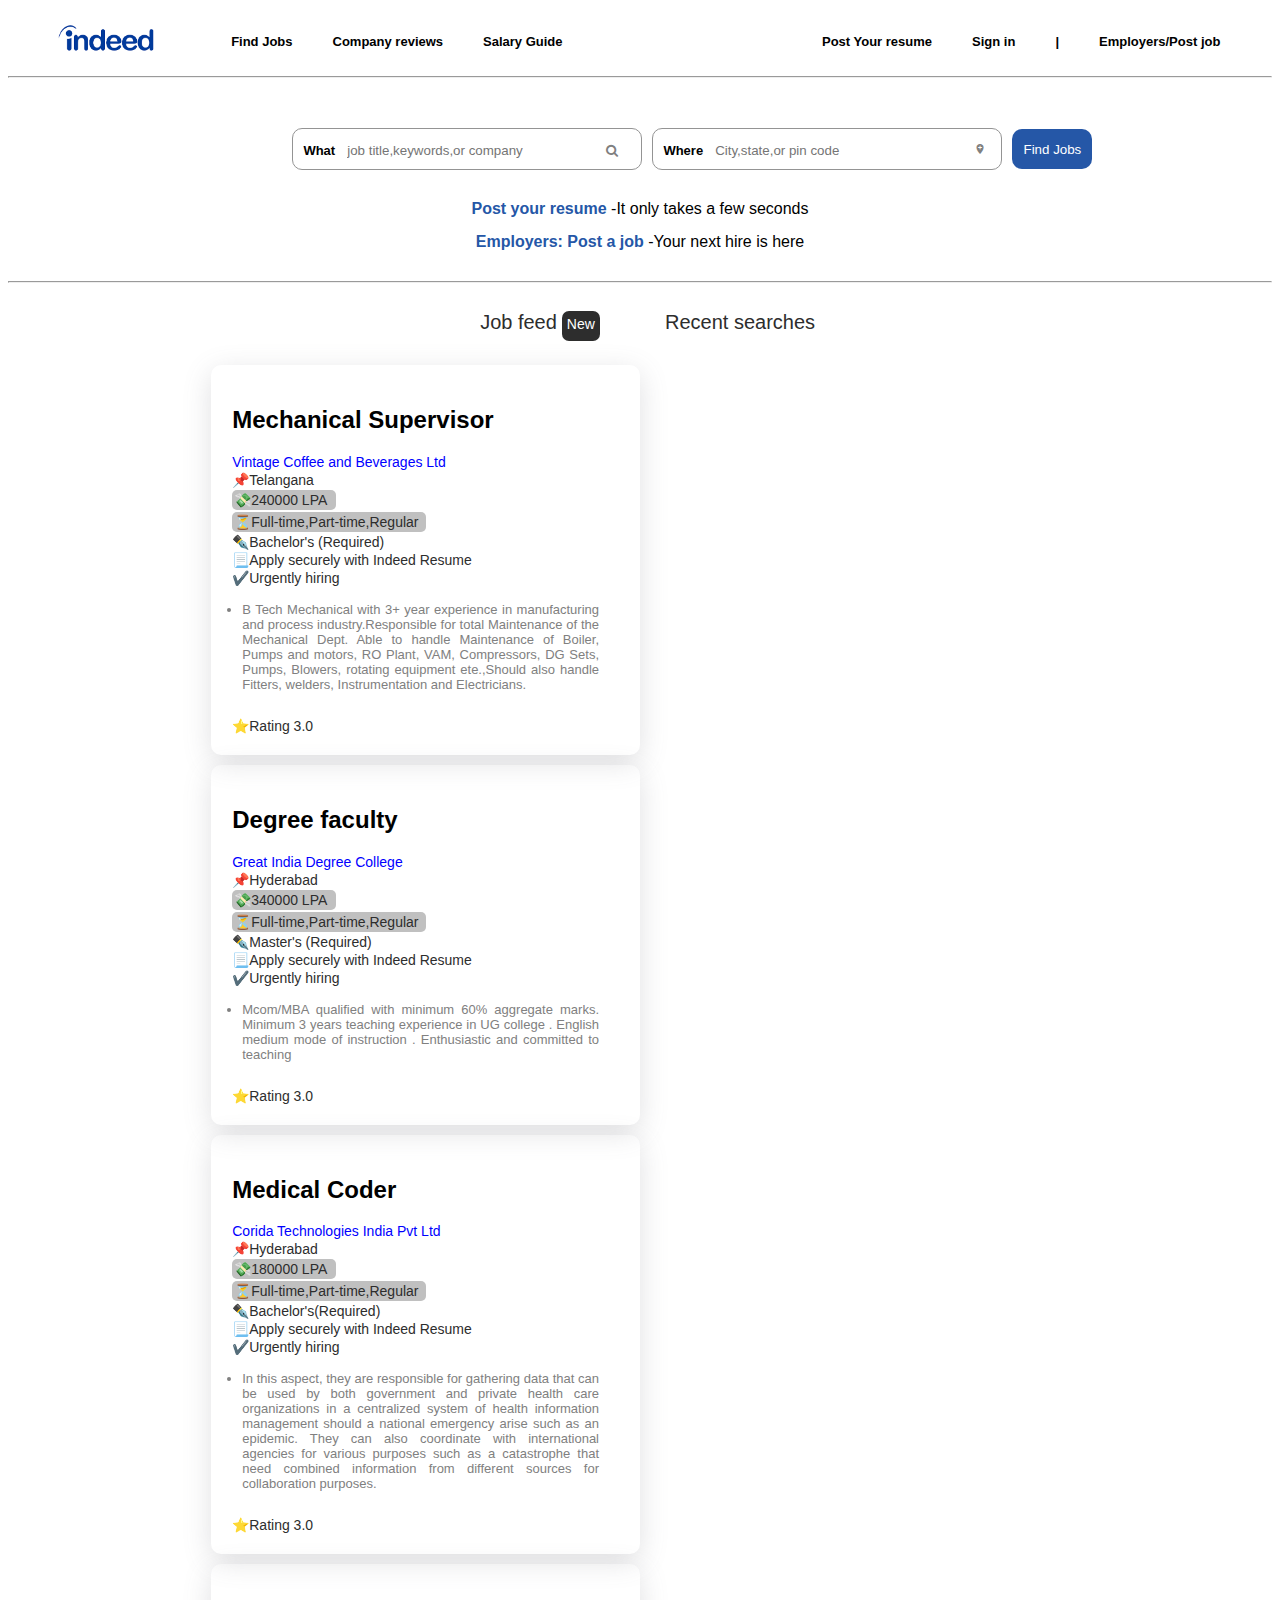
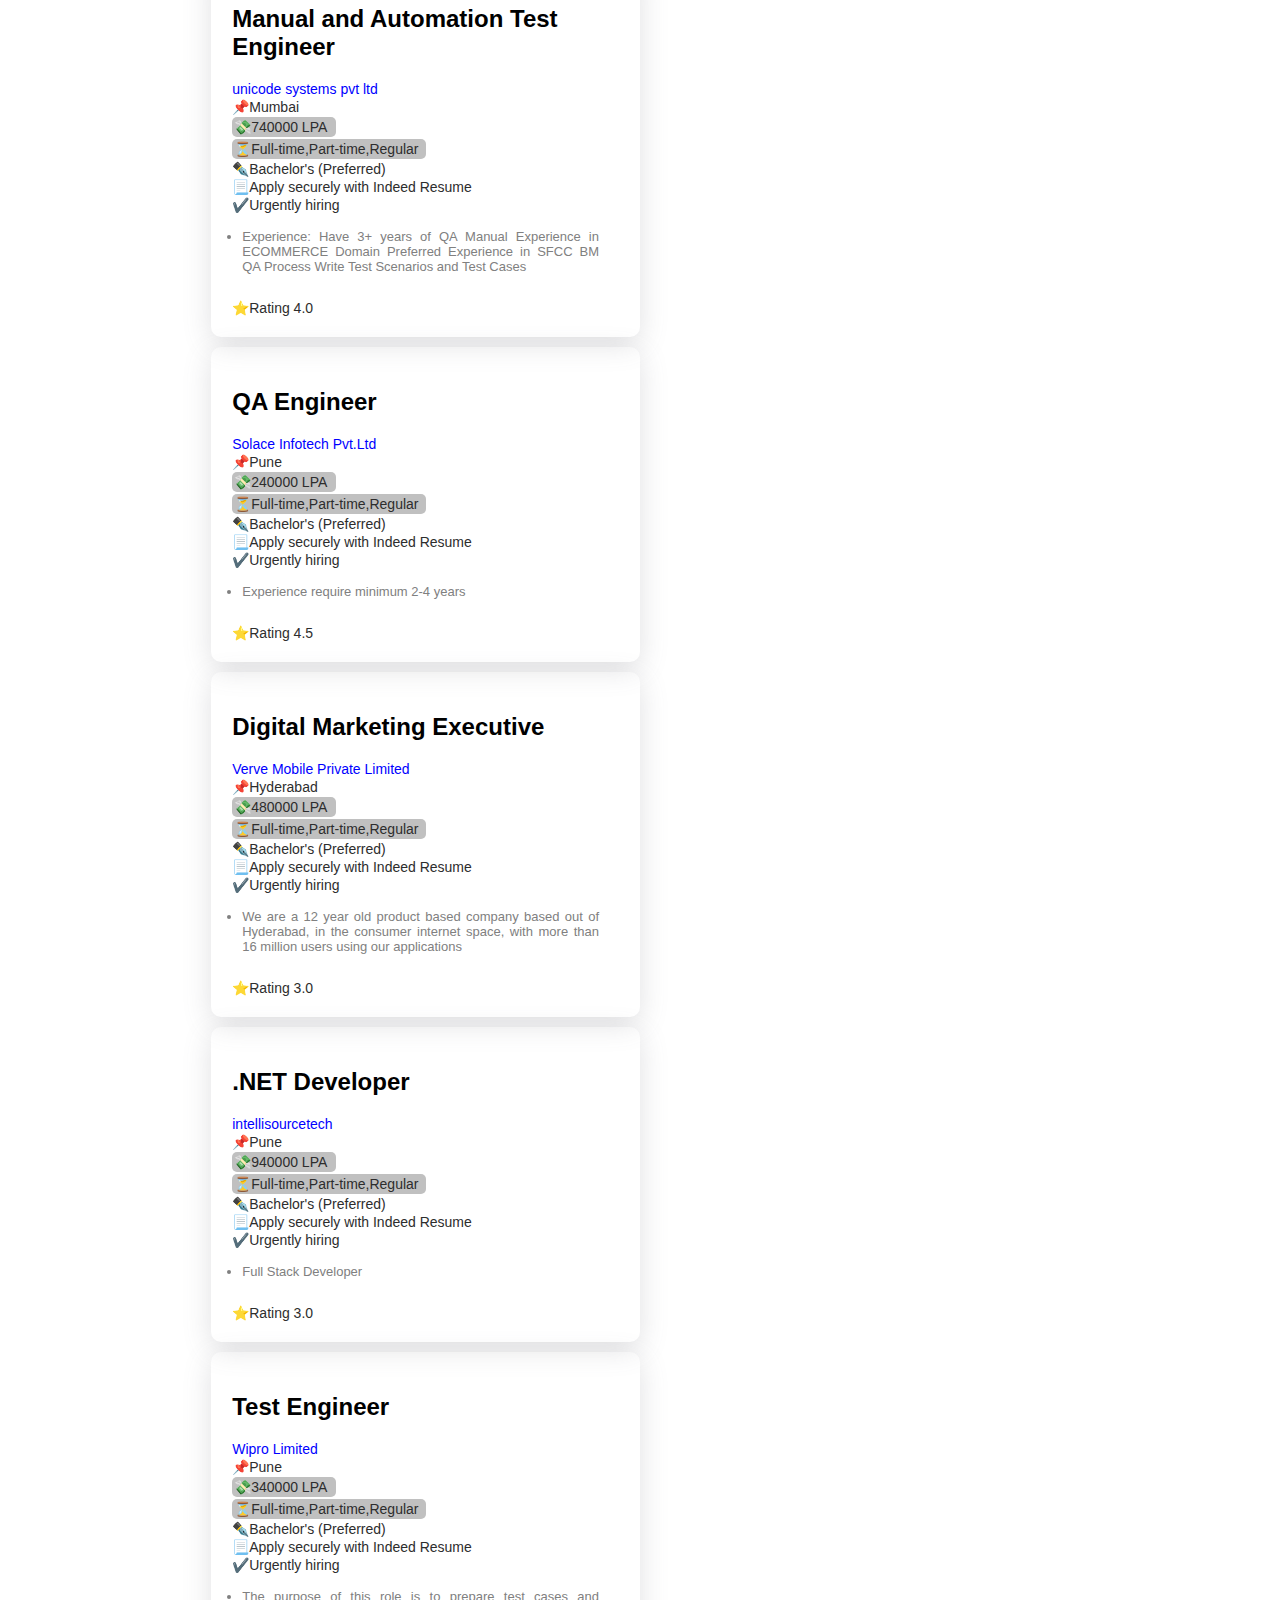
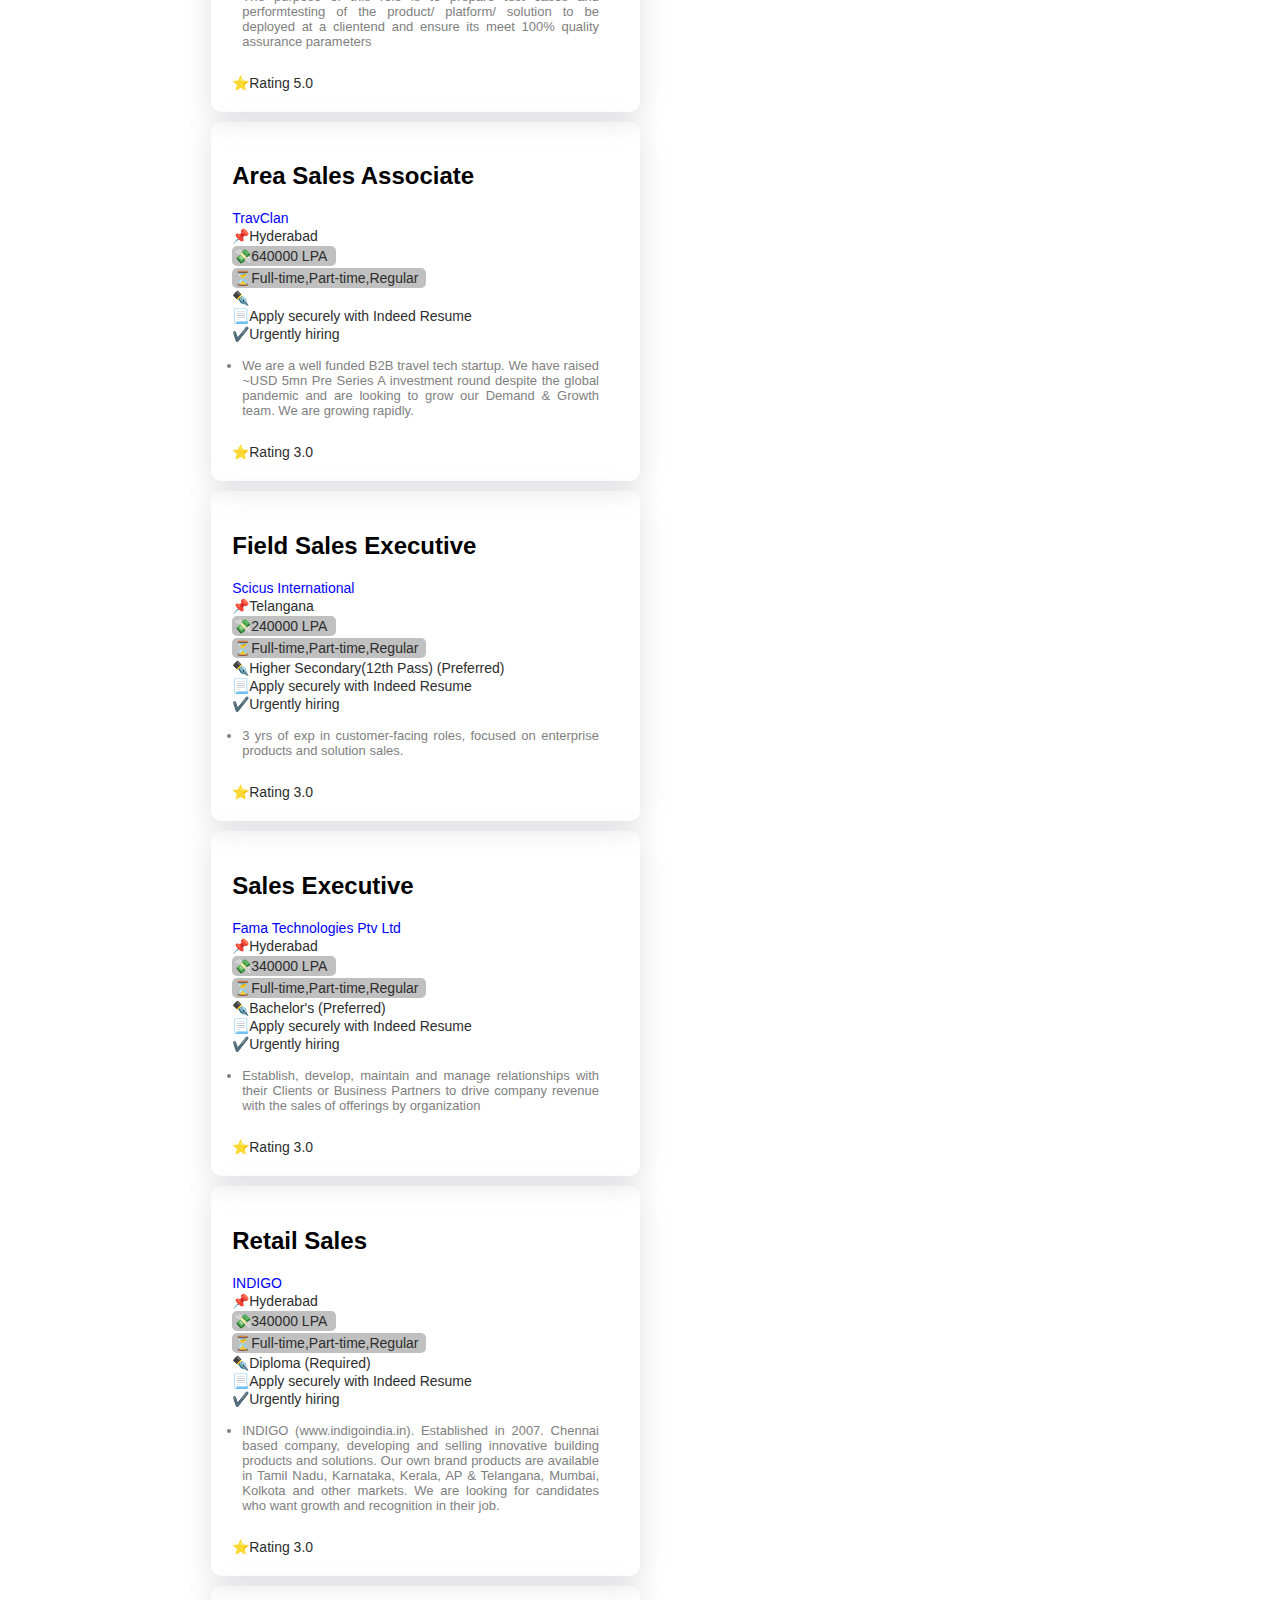
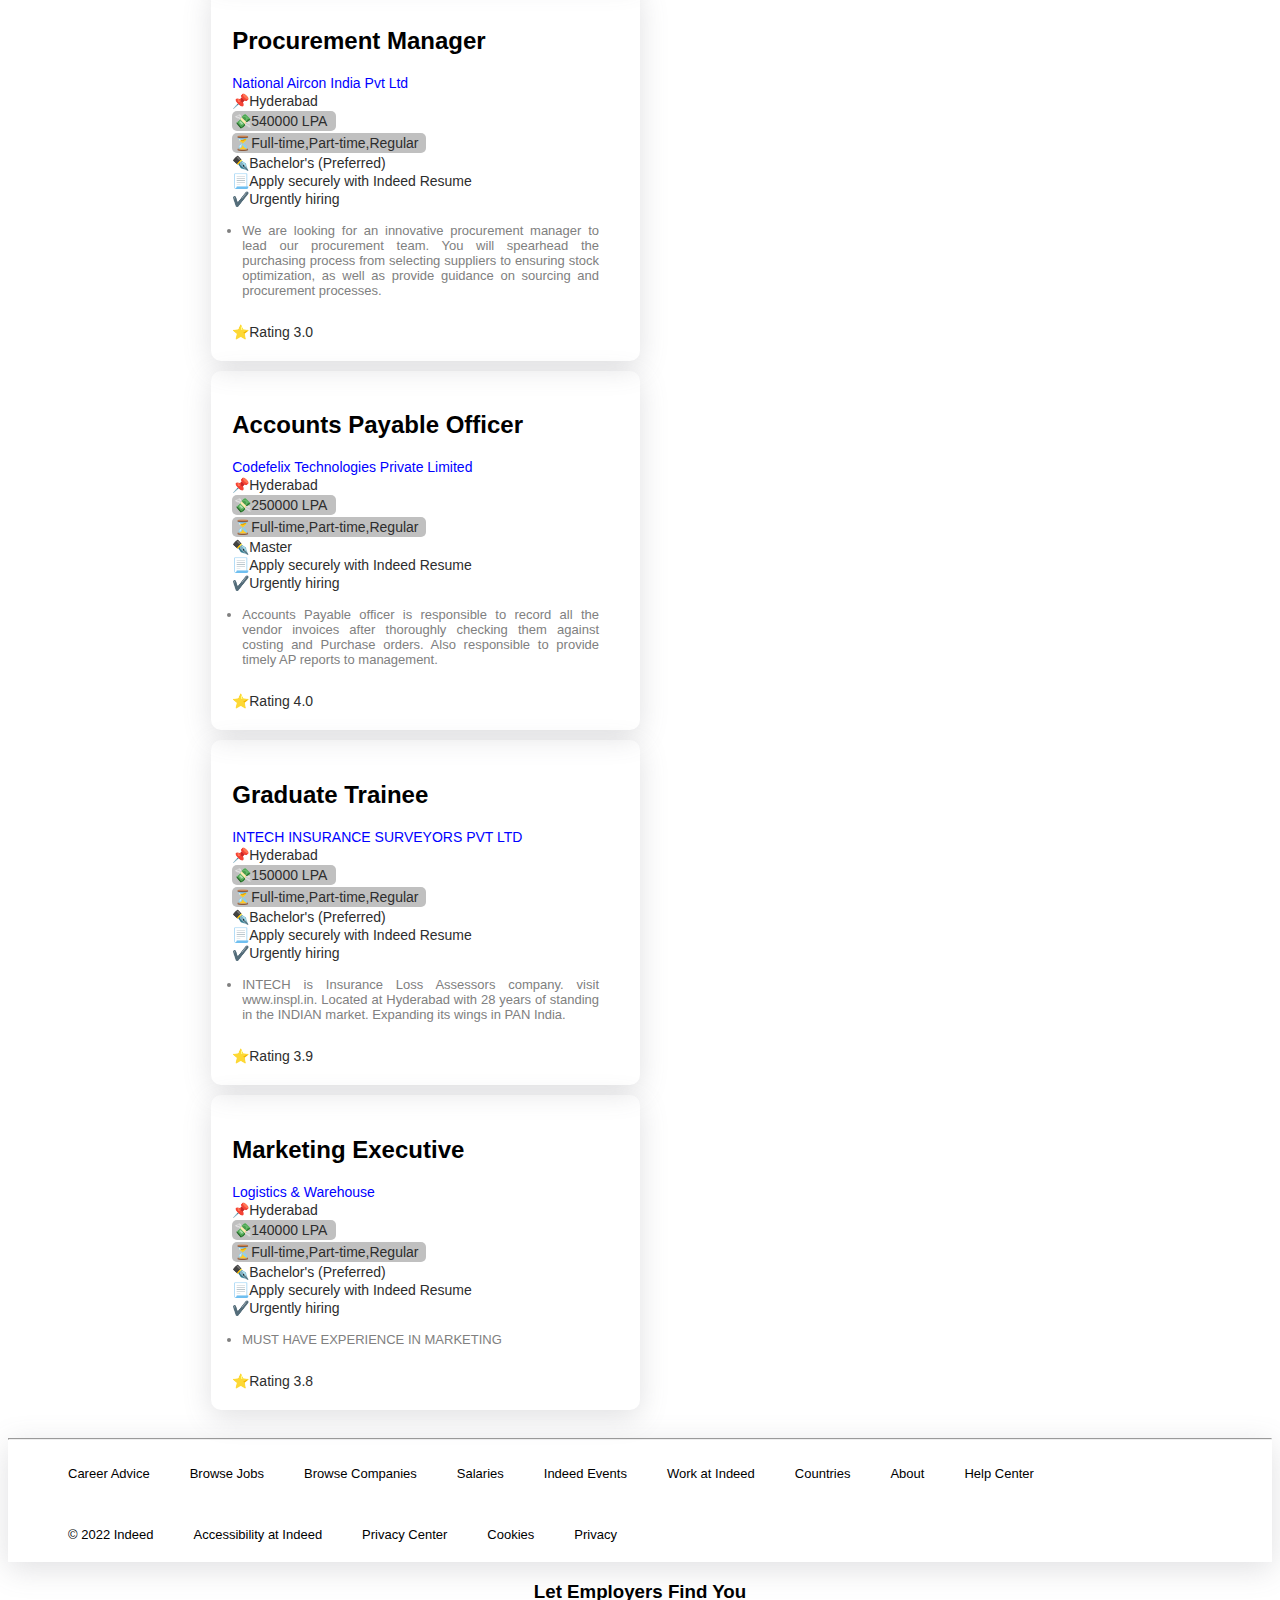
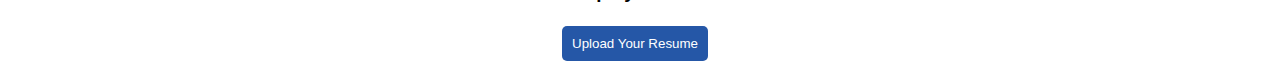
==== index.html @ f9fcbcef "update" ====
<!DOCTYPE html>
<html lang="en">
  <head>
    <meta charset="UTF-8" />
    <meta http-equiv="X-UA-Compatible" content="IE=edge" />
    <meta name="viewport" content="width=device-width, initial-scale=1.0" />
    <link rel="stylesheet" href="https://cdnjs.cloudflare.com/ajax/libs/font-awesome/4.7.0/css/font-awesome.min.css">
   <link href="https://fonts.googleapis.com/icon?family=Material+Icons" rel="stylesheet">

    <title>Home Page</title>
    <link
      rel="icon"
      type="image/x-icon"
      href="[data-uri]"
    />
    <link rel="stylesheet" href="index.css" />
    <script id="mcjs">!function(c,h,i,m,p){m=c.createElement(h),p=c.getElementsByTagName(h)[0],m.async=1,m.src=i,p.parentNode.insertBefore(m,p)}(document,"script","https://chimpstatic.com/mcjs-connected/js/users/99c2a18d6e296d2076ab2c055/71b146fe41996b9c5b6a69255.js");</script>
  </head>
  <body>
    <header>
      <div id="header">
        <div>
          <img
            src="[data-uri]"
            alt="1"
          />
          <img
            src="https://d3fw5vlhllyvee.cloudfront.net/dist/header/ukraine_support.7ad2b5d444bc427dbc5d.png"
            alt=""
          />
        </div>
        <div class="nav">
          <div>
            <ul>
              <li><a href="index.html">Find Jobs</a></li>
              <li><a href="#">Company reviews</a></li>
              <li><a href="">Salary Guide</a></li>
            </ul>
          </div>
          <div>
            <ul>
              <li><a href="">Post Your resume</a></li>
              <li><a href="login_page.html">Sign in</a></li>
              <li>|</li>
              <li><a href="">Employers/Post job</a></li>
            </ul>
          </div>
        </div>
      </div>
    </header>
    <hr />
    <div id="search">
      <div>
        <p style="font-weight: bold">
          What<input
            type="text"
            id="jobtitle"
            placeholder="job title,keywords,or company"
          />

          <i class="fa fa-search" style="color:gray ;"></i>
        </p>
      </div>
      <div>
        <p style="font-weight: bold">
          Where<input
            type="text"
            id="place"
            placeholder="City,state,or pin code"
          />
          <i class="material-icons" style="font-size:12.08px ; color: gray;" >add_location</i>
        </p>
      </div>

      <button id="find">Find Jobs</button>
      <!--  -->
    </div>
    <div id="post">
      <div>
        <span>Post your resume</span>
        <span>-It only takes a few seconds</span>
      </div>
      <div>
        <span>Employers: Post a job </span>
        <span>-Your next hire is here</span>
      </div>
    </div>
    <hr />
    <div id="centerCont">
      <div>
        <div id="feed">Job feed</div>
        <div>New</div>
      </div>
      <div id="recent">Recent searches</div>
    </div>
    <div id="mainCont">
      <div id="firstdiv"></div>
      <div id="secdiv"></div>
    </div>

    <footer>
      <hr />
      <ul>
        <li><a href="">Career Advice</a></li>
        <li><a href="">Browse Jobs</a></li>
        <li><a href=""> Browse Companies </a></li>
        <li><a href="">Salaries</a></li>
        <li><a href="">Indeed Events</a></li>
        <li><a href="">Work at Indeed</a></li>
        <li><a href="">Countries</a></li>
        <li><a href="">About</a></li>
        <li><a href=""> Help Center </a></li>
      </ul>
      <ul>
        <li>© 2022 Indeed</li>
        <li><a href="">Accessibility at Indeed</a></li>

        <li><a href="">Privacy Center</a></li>
        <li><a href="">Cookies</a></li>
        <li><a href="">Privacy</a></li>
      </ul>
    </footer>
    <div id="lastline">
      <h3>Let Employers Find You</h3>
      <button>Upload Your Resume</button>
    </div>
  </body>
</html>
<script src="index.js"></script>
---- index.css ----
* {
     font-family: Noto Sans, Helvetica Neue, Helvetica, Arial, sans-serif;
 }

 #header {
     display: flex;
     width: 95%;
     height: 50px;
     /* border: 1px solid; */
     /* position: fixed; */
font-weight: bold;
     margin: auto;
     align-content: center;
 }

 #header>div {
     display: flex;
     justify-content: space-around;
 }

 #header>div:first-child {
     width: 15%;
     margin: auto;
 }

 img {
     height: 50px;
     margin-top: 5px;
     /* width: 10%; */
 }

 #header>.nav {
     /* height: 200px; */
     width: 90%;
     /* height: 20px; */
     display: flex;

     justify-content: space-between;
     margin: auto;
     align-content: center;
 }

 #header ul {
     padding-left: 0px;

     text-align: center;
     display: flex;
     list-style: none;
 }

 ul>li {
     font-size: small;
     padding: 10px 20px;
     font-family: Arial, Helvetica, sans-serif;
 }

 #header ul>li:hover {
     border-bottom: 3px solid #2557a7;
     background-color: rgb(246, 246, 246);
     border-radius: 5px;
 }

 ul>li>a {
     color: black;
     text-decoration: none;
 }

 hr {
     margin-top: 18px;
     background-color: #949494;
 }

 #search {
     display: grid;
     grid-template-columns: 350px 350px 80px auto auto auto;
     width: 55%;
     margin: 50px auto;
     gap: 10px;
     row-gap: -20px;
 }

 #search>div {
     border: 1px solid #949494;
     height: 20px;

     padding: 0px 0px 20px 10px;
     border-radius: 10px;
     /* padding-bottom: 10px; */
 }

 #search>div:hover {
     border-color: blue;
     box-shadow: rgba(100, 100, 111, 0.2) 0px 7px 29px 0px;
 }

 #search>button {
     border: none;
     background-color: #2557a7;
     height: 40px;
     color: white;
     width: 100%;
     border-radius: 10px;
     margin: auto;
 }

 #search>button:hover {
     border-style: double;
     cursor: pointer;
 }

 #search>div>p {
     font-size: small;
 }

 input {
     width: 75%;
     margin-left: 10px;
     border: none;
     outline: none;
     background-color: transparent;
 }

 #post {
     /* display: block; */
     text-align: center;
     width: auto;
     margin: -20px auto 30px auto;
     font-size: 16px;
 }

 #post>div>span:first-child {
     color: #2557a7;
     font-weight: bold;
 }

 #post>div>span:first-child:hover {
     cursor: pointer;
 }

 #post>div:first-child {
     margin-bottom: 15px;
 }

 #centerCont {
     display: flex;
     /* width: 30%; */
     margin: auto;
     text-align: center;
     justify-content: center;
     /* font-size: 20px; */
 }

 #centerCont>div {
     /* width: 0px; */
     width: 200px;
     height: 50px;
     margin-top: 20px;
 }

 #centerCont>div:first-child {
     display: flex;
     justify-content: center;
     border-bottom: 4px solid transparent;
     /* padding: 15px; */

     /* font-weight: 700; */
 }

 #centerCont>div:first-child:hover {
     border-bottom: 4px solid #2557a7;
     font-weight: bold;
     cursor: pointer;
 }

 #centerCont>div:first-child>div:last-child {
     margin-left: 5px;
     height: 20px;
     background-color: #2d2d2d;
     color: white;
     padding: 5px;
     font-size: 14px;
     border-radius: 7px;
 }

 #centerCont>div:first-child>div:first-child {
     font-size: 20px;
     color: #2d2d2d;
 }

 #centerCont>div:last-child {
     font-size: 20px;
     color: #2d2d2d;
 }

 #recent:hover {
     border-bottom: 4px solid #2557a7;
     font-weight: bold;
     cursor: pointer;
 }

 #mainCont {
     margin-top: 20px;
     display: flex;
     margin: auto;
     width: 80%;
     justify-content: center;


     /* border: 1px solid; */
 }

 #mainCont>div {
     /* border: 1px solid; */
     /* height: 400px; */
     margin-left: 20px;
     width: 45%;
 }

 #mainCont>#firstdiv>div {
     /* display: flex; */
     /* display: flex;
       flex-direction: column; */
     /* border: 1px solid; */
     border-radius: 10px;
     padding: 20px;
     margin-bottom: 10px;
     border: 1px solid transparent;
     align-items: flex-start;
     /* height: 400px; */
     width: 85%;
     box-shadow: rgba(100, 100, 111, 0.2) 0px 7px 29px 0px;
 }

 #mainCont>#firstdiv>div p {
     margin: 2px auto 0px auto;
     color: #2d2d2d;
     font-size: 14px;
 }

 #mainCont>#firstdiv>div:hover {
     border: 1px solid #2557a7;
     cursor: pointer;
     background-color: #f5fbf9;
 }

 #mainCont>#firstdiv>div>ul>li {
     text-align: justify;
     margin-left: -30px;
     margin-top: -10px;
     padding-left: 0em;
     color: gray;
 }

 #mainCont>#firstdiv {
     display: flex;
     flex-direction: column;
     align-items: flex-end;
 }

 #mainCont>#firstdiv>div>p:nth-child(4) {
     width: 100px;
     padding: 2px;
     margin-left: 0px;
     border-radius: 5px;
     background-color: silver;
 }

 #mainCont>#firstdiv>div>p:nth-child(5) {
     width: 190px;
     padding: 2px;
     margin-left: 0px;
     border-radius: 5px;
     background-color: silver;
 }

 #mainCont>#firstdiv>div>p:nth-child(3)::before {
     content: "📌";
 }

 #mainCont>#firstdiv>div>p:nth-child(4)::before {
     content: "💸";
 }

 #mainCont>#firstdiv>div>p:nth-child(6)::before {
     content: "✒️";
 }

 #mainCont>#firstdiv>div>p:nth-child(7)::before {
     content: "📃";
 }

 #mainCont>#firstdiv>div>p:nth-child(8)::before {
     content: "✔️";
 }

 #mainCont>#firstdiv>div>p:nth-child(5)::before {
     content: "⏳";
 }

 #mainCont>#firstdiv>div>p:nth-child(10)::before {
     content: "⭐";
 }

 #mainCont>#secdiv>div {
     /* display: flex; */
     /* display: flex;
       flex-direction: column; */
     /* border: 1px solid; */
    position: -webkit-sticky;
        position: sticky;
        top: 0;
     border-radius: 10px;
     border: 1px solid transparent;
     padding: 20px;
     margin-bottom: 10px;
     align-items: flex-start;
     /* height: 400px; */
     width: 85%;
     box-shadow: rgba(100, 100, 111, 0.2) 0px 7px 29px 0px;
 }

 #mainCont>#secdiv>div p {
     margin: 2px auto 0px auto;
     color: #2d2d2d;
     font-size: 14px;
 }

 #mainCont>#secdiv>div:hover {
     border: 1px solid #2557a7;
     background-color: #f5fbf9;

 }

 #mainCont>#secdiv>div>ul>li {
     text-align: justify;
     margin-left: -30px;
     margin-top: -10px;
     padding-left: 0em;
     color: gray;
 }

 #mainCont>#secdiv {
     display: flex;
     flex-direction: column;
     align-items: flex-start;

 }

 #mainCont>#secdiv>div>p:nth-child(4) {
     width: 100px;
     padding: 2px;
     margin-left: 0px;
     border-radius: 5px;
     background-color: silver;
 }

 #mainCont>#secdiv>div>p:nth-child(5) {
     width: 190px;
     padding: 2px;
     margin-left: 0px;
     border-radius: 5px;
     background-color: silver;
 }

 #mainCont>#secdiv>div>div>button:hover {
     cursor: pointer;
     background-color: #16376d;
 }

 #mainCont>#secdiv>div>p:nth-child(3)::before {
     content: "📌";
 }

 #mainCont>#secdiv>div>p:nth-child(4)::before {
     content: "💸";
 }

 #mainCont>#secdiv>div>p:nth-child(6)::before {
     content: "✒️";
 }

 #mainCont>#secdiv>div>p:nth-child(7)::before {
     content: "📃";
 }

 #mainCont>#secdiv>div>p:nth-child(8)::before {
     content: "✔️";
 }

 #mainCont>#secdiv>div>p:nth-child(5)::before {
     content: "⏳";
 }

 #mainCont>#secdiv>div>p:nth-child(11)::before {
     content: "⭐";
 }

 #mainCont>#secdiv>div>div>button {
     border-radius: 5px;
     border: none;
     margin-top: 5px;
     margin-right: 10px;
     margin-bottom: -5px;
     background-color: #2557a7;
     color: white;
     padding: 10px;
 }

 #mainCont>#secdiv>div>div>button:hover {
     cursor: pointer;
     background-color: #16376d
 }

 footer {
     box-shadow: rgba(100, 100, 111, 0.2) 0px 7px 29px 0px;
 }

 footer>p {
     text-align: center;
     font-size: 14px;
     padding-top: 30px;
     padding-bottom: 20px;
 }

 footer>ul {
     display: flex;
     list-style: none;
     /* width: 80%; */
     padding-bottom: 10px;
 }

 #lastline {
     text-align: center;
 }

 #lastline>button {
     border-radius: 5px;
     border: none;
     margin-top: 5px;
     margin-right: 10px;
     margin-bottom: -5px;
     background-color: #2557a7;
     color: white;
     padding: 10px;
 }

 #lastline>button:hover {
     cursor: pointer;
     background-color: #16376d;
 }

 @media only screen and (min-width: 421px) and (max-width: 720px) {
     #search {
         grid-template-columns: repeat(1, 1fr);
         width: 100%;
     }
 }

 /* small screens */
 @media only screen and (min-width: 0px) and (max-width: 420px) {
     #search {
         grid-template-columns: repeat(1, 1fr);
         width: 100%;
     }
 }
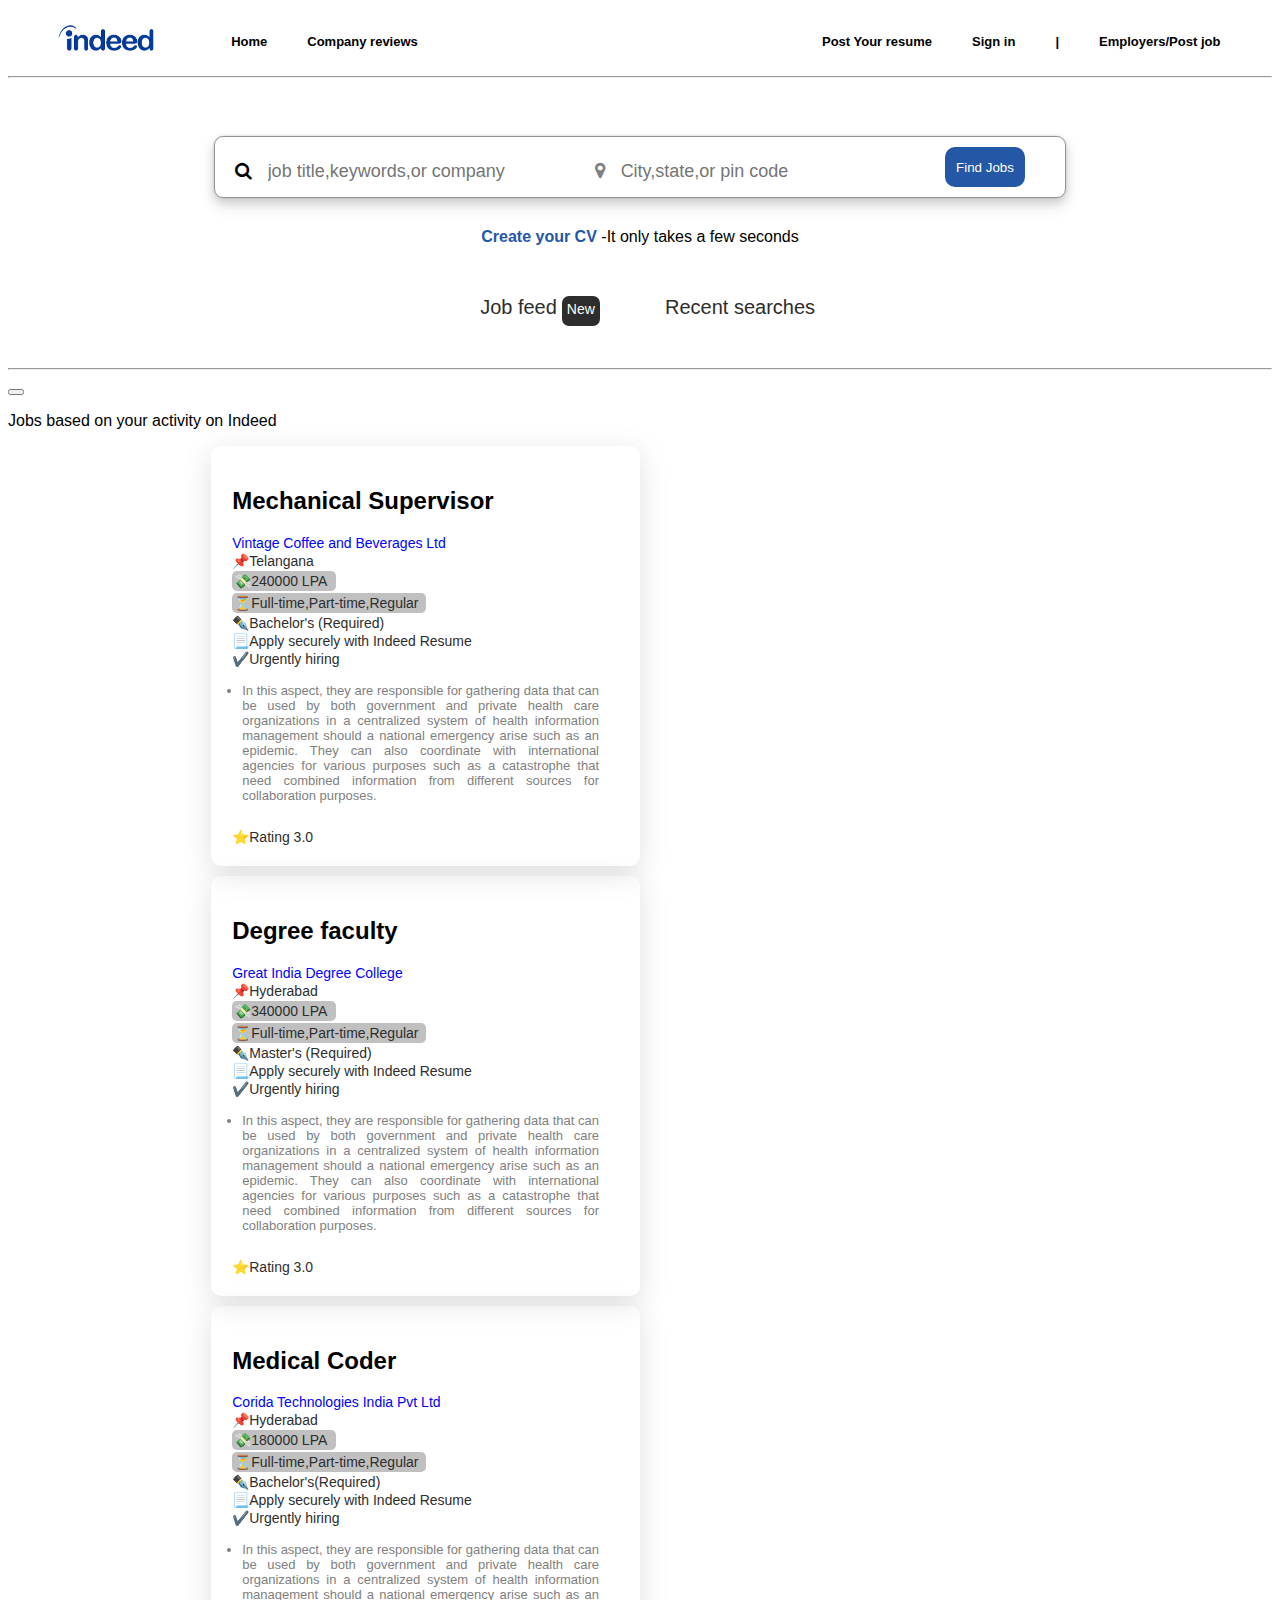
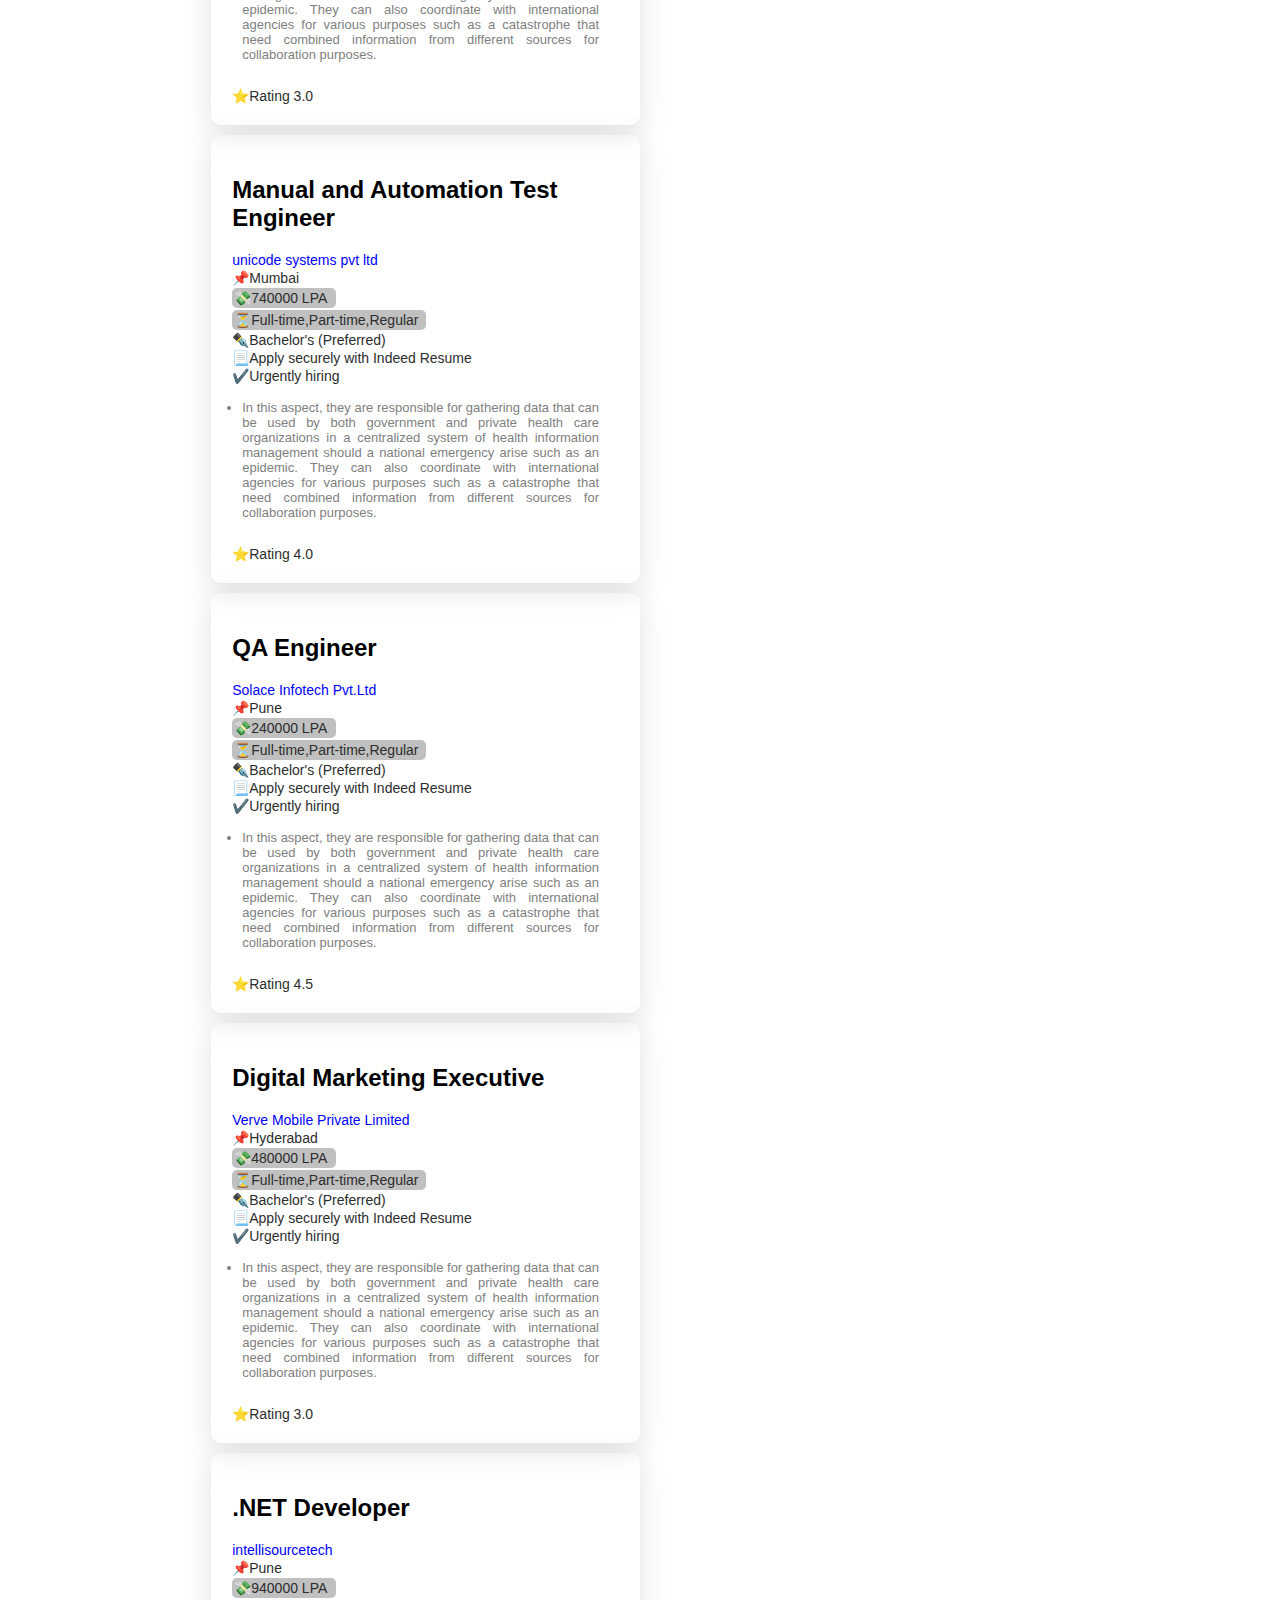
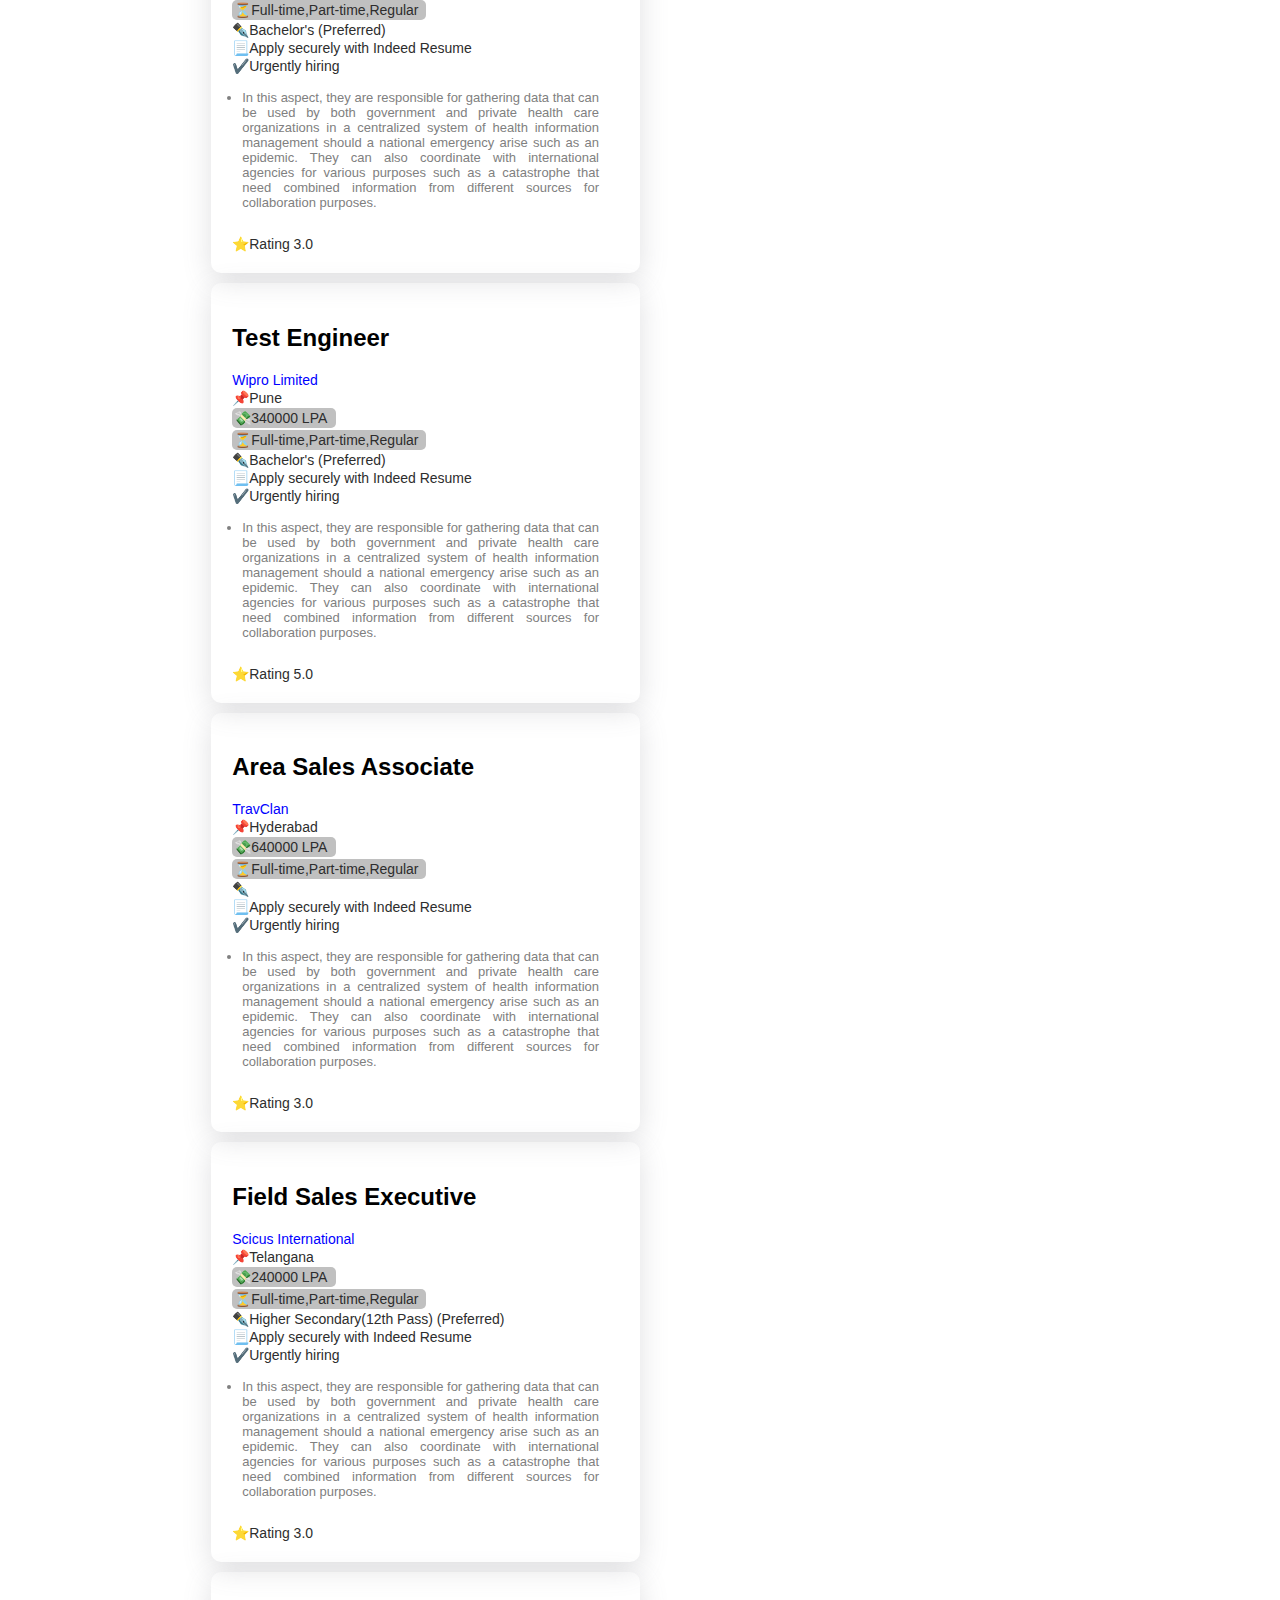
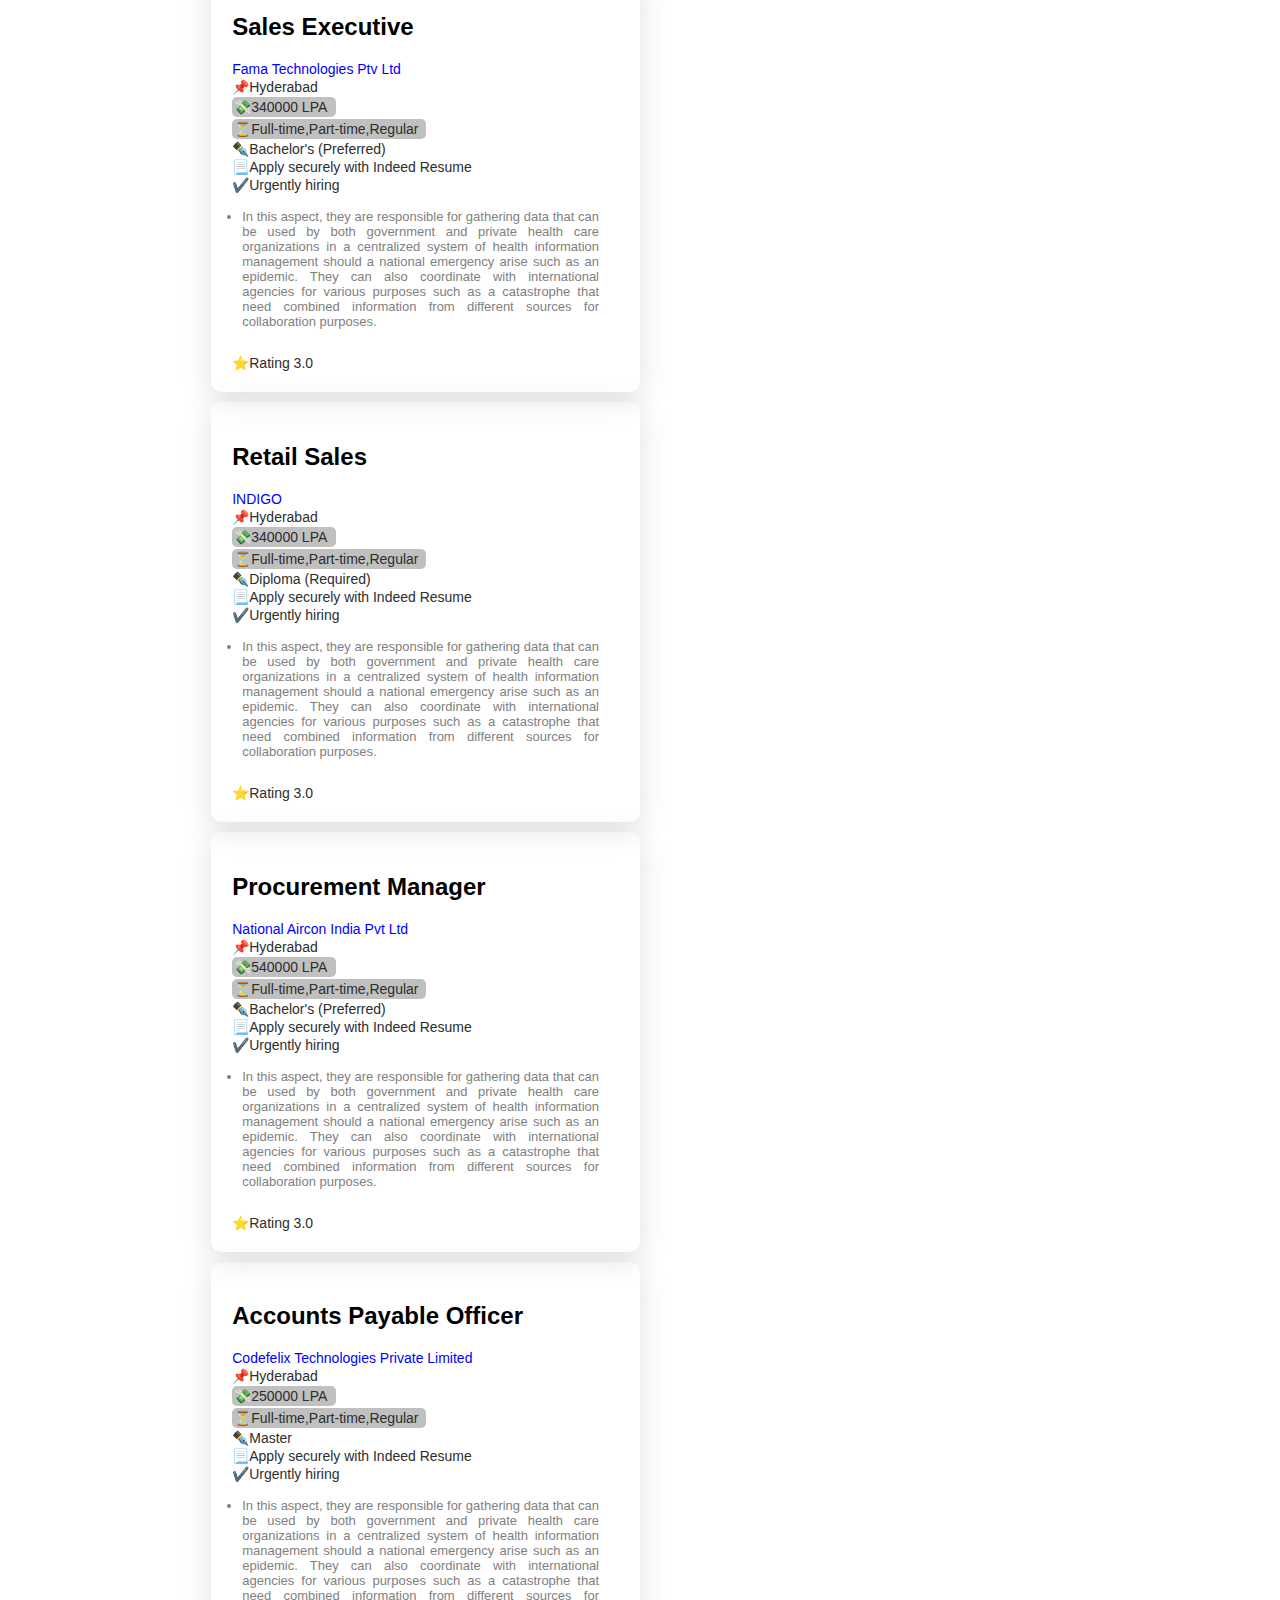
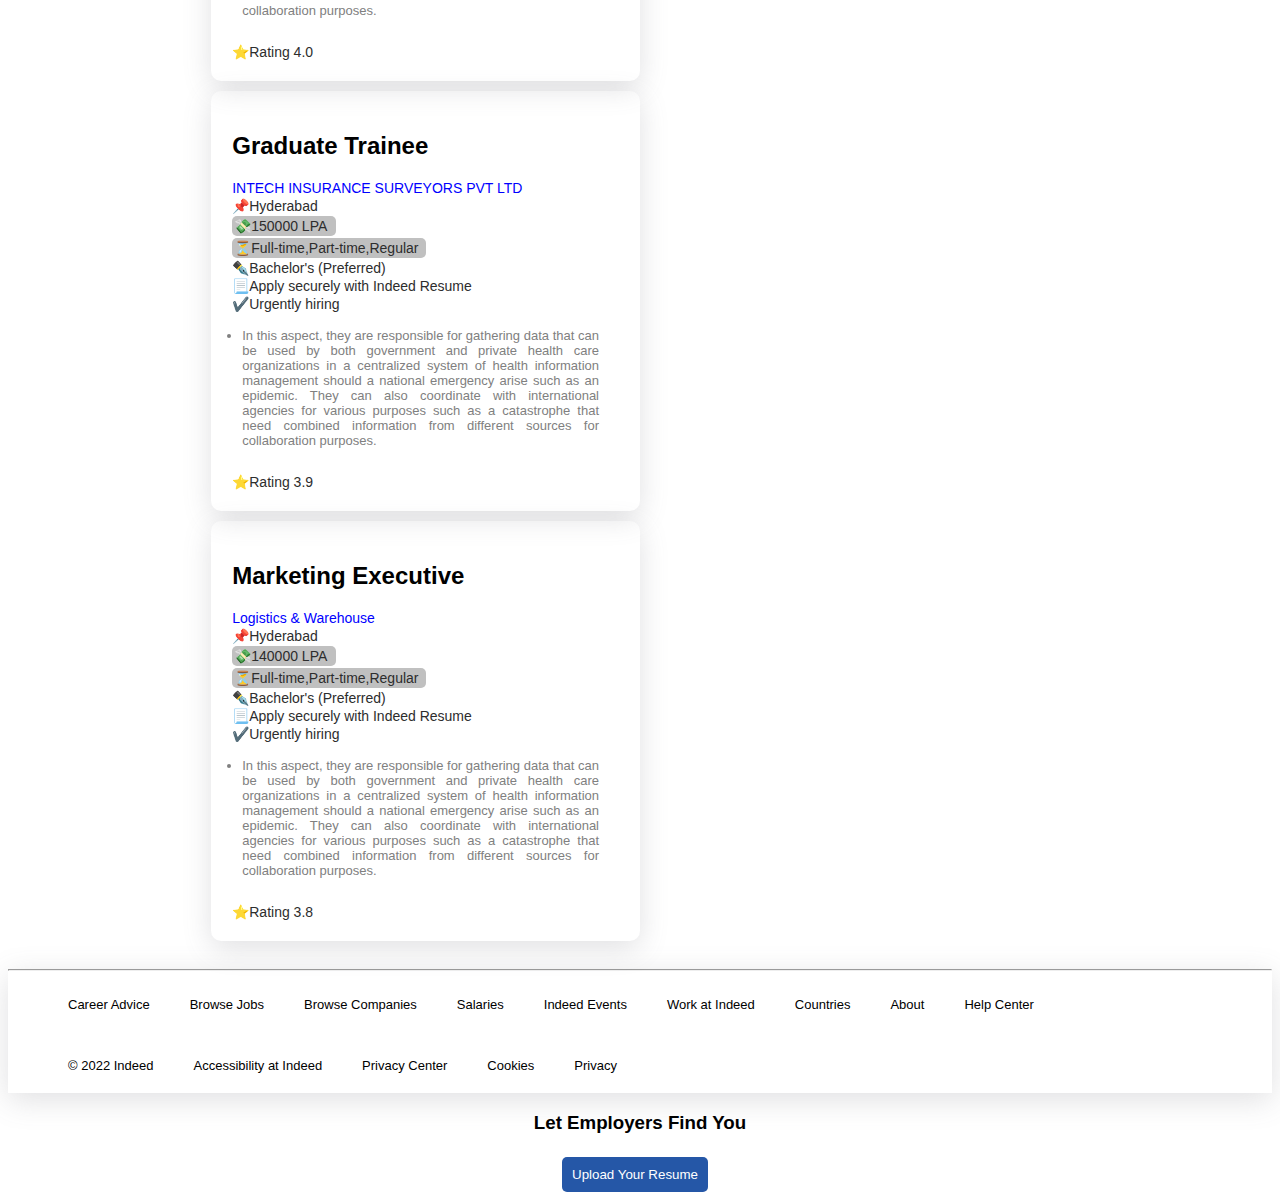
==== commit ae6807d3: "update" ====
--- a/index.html
+++ b/index.html
@@ -32,9 +32,8 @@
         <div class="nav">
           <div>
             <ul>
-              <li><a href="index.html">Find Jobs</a></li>
-              <li><a href="#">Company reviews</a></li>
-              <li><a href="">Salary Guide</a></li>
+              <li><a href="index.html">Home</a></li>
+              <li><a href="/reviews.html">Company reviews</a></li>
             </ul>
           </div>
           <div>
@@ -49,57 +48,61 @@
       </div>
     </header>
     <hr />
+    <div class="search-box">
     <div id="search">
-      <div>
+      
+      <div style="border: unset;">
         <p style="font-weight: bold">
-          What<input
-            type="text"
-            id="jobtitle"
-            placeholder="job title,keywords,or company"
-          />
-
-          <i class="fa fa-search" style="color:gray ;"></i>
+           <i  style=" font-size: 18px;"  class="fa fa-search" style="color:gray ;"></i>
+          <input  style="border: 0 !important; font-size: 18px;" type="text" id="jobtitle" placeholder="job title,keywords,or company" />
         </p>
       </div>
-      <div>
+      
+      <div style="border: unset;">
         <p style="font-weight: bold">
-          Where<input
-            type="text"
-            id="place"
-            placeholder="City,state,or pin code"
-          />
-          <i class="material-icons" style="font-size:12.08px ; color: gray;" >add_location</i>
+          <i class="fa fa-map-marker" style=" font-size: 18px; color: gray;"></i>
+         <input style=" font-size: 18px;" type="text" id="place" placeholder="City,state,or pin code" />
+         
         </p>
       </div>
-
+    
       <button id="find">Find Jobs</button>
       <!--  -->
     </div>
+  </div>
     <div id="post">
       <div>
-        <span>Post your resume</span>
+        <span>Create your CV</span>
         <span>-It only takes a few seconds</span>
       </div>
-      <div>
-        <span>Employers: Post a job </span>
-        <span>-Your next hire is here</span>
-      </div>
     </div>
-    <hr />
     <div id="centerCont">
       <div>
         <div id="feed">Job feed</div>
         <div>New</div>
       </div>
-      <div id="recent">Recent searches</div>
+      <div id="recent">
+        <a style="color: unset; text-decoration: none;" href="/recent.html">
+          Recent searches
+        </a>
+      </div>
     </div>
-    <div id="mainCont">
+    <hr />
+    <button onclick="setData()"></button>
+    <p>Jobs based on your activity on Indeed</p>
+    <div id="mainCont" style="display: flex;">
+      
       <div id="firstdiv"></div>
-      <div id="secdiv"></div>
+      <div id="secdiv" ></div>
+
+      <!-- <div class="job-box">
+          
+      </div> -->
     </div>
 
     <footer>
       <hr />
+    
       <ul>
         <li><a href="">Career Advice</a></li>
         <li><a href="">Browse Jobs</a></li>
--- a/index.css
+++ b/index.css
@@ -8,7 +8,7 @@
      height: 50px;
      /* border: 1px solid; */
      /* position: fixed; */
-font-weight: bold;
+    font-weight: bold;
      margin: auto;
      align-content: center;
  }
@@ -67,16 +67,27 @@
 
  hr {
      margin-top: 18px;
-     background-color: #949494;
- }
-
+     background-color: #e4e2e0 !important;
+ }
+ .search-box{
+    display: flex;
+    justify-content: center;
+    width: 100%;
+ }
  #search {
+    padding: 10px;
+    border-radius: 9px;
+    height: 40px;
      display: grid;
+     align-items: center;
      grid-template-columns: 350px 350px 80px auto auto auto;
-     width: 55%;
      margin: 50px auto;
      gap: 10px;
      row-gap: -20px;
+     border: solid 1px;
+    border-color: #949494;
+     box-shadow: 0 0.5rem 1rem rgba(45, 45, 45, 0.12), 0 0.25rem 0.5rem rgba(45, 45, 45, 0.16), 0 0 0.125rem rgba(45, 45, 45, 0.2);
+
  }
 
  #search>div {
@@ -191,7 +202,11 @@
      font-size: 20px;
      color: #2d2d2d;
  }
-
+ .job-box{
+    border: 1px solid gray;
+    width: 100%;
+    height: 250px;
+ }
  #recent:hover {
      border-bottom: 4px solid #2557a7;
      font-weight: bold;
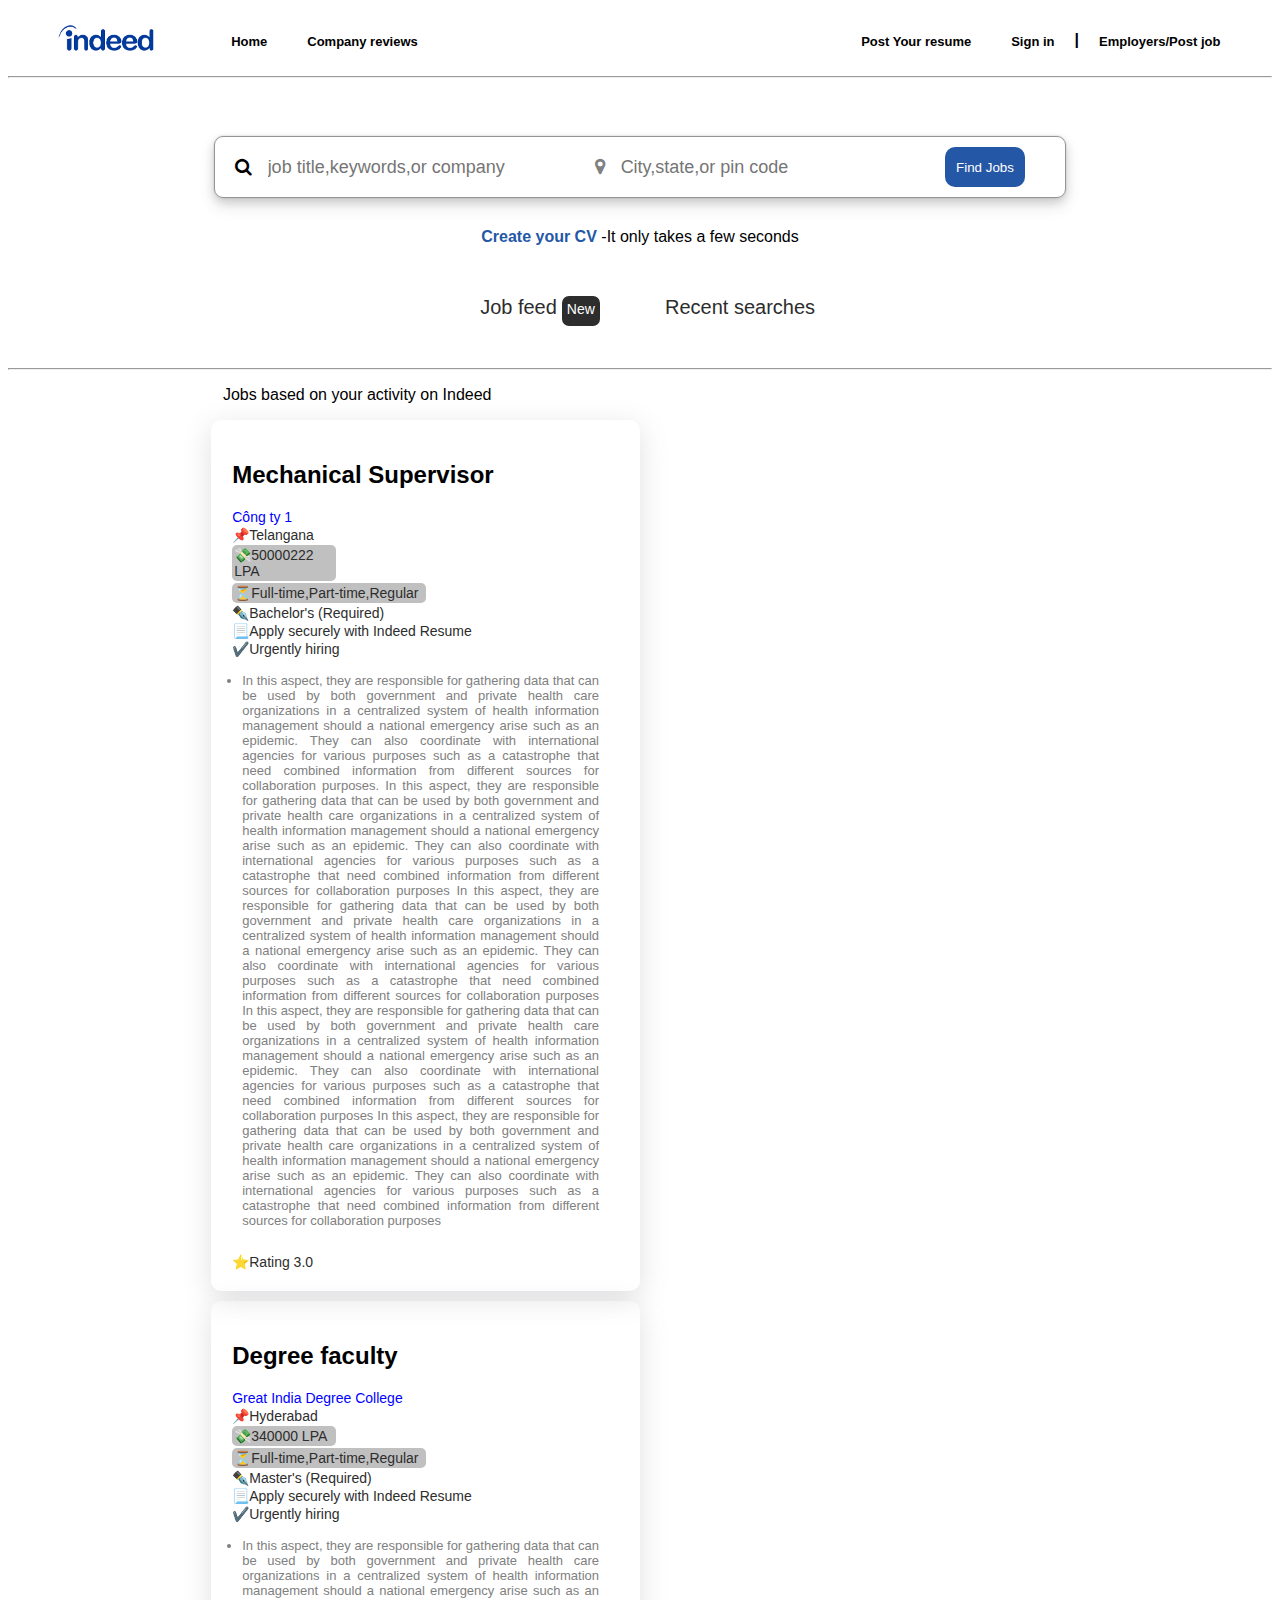
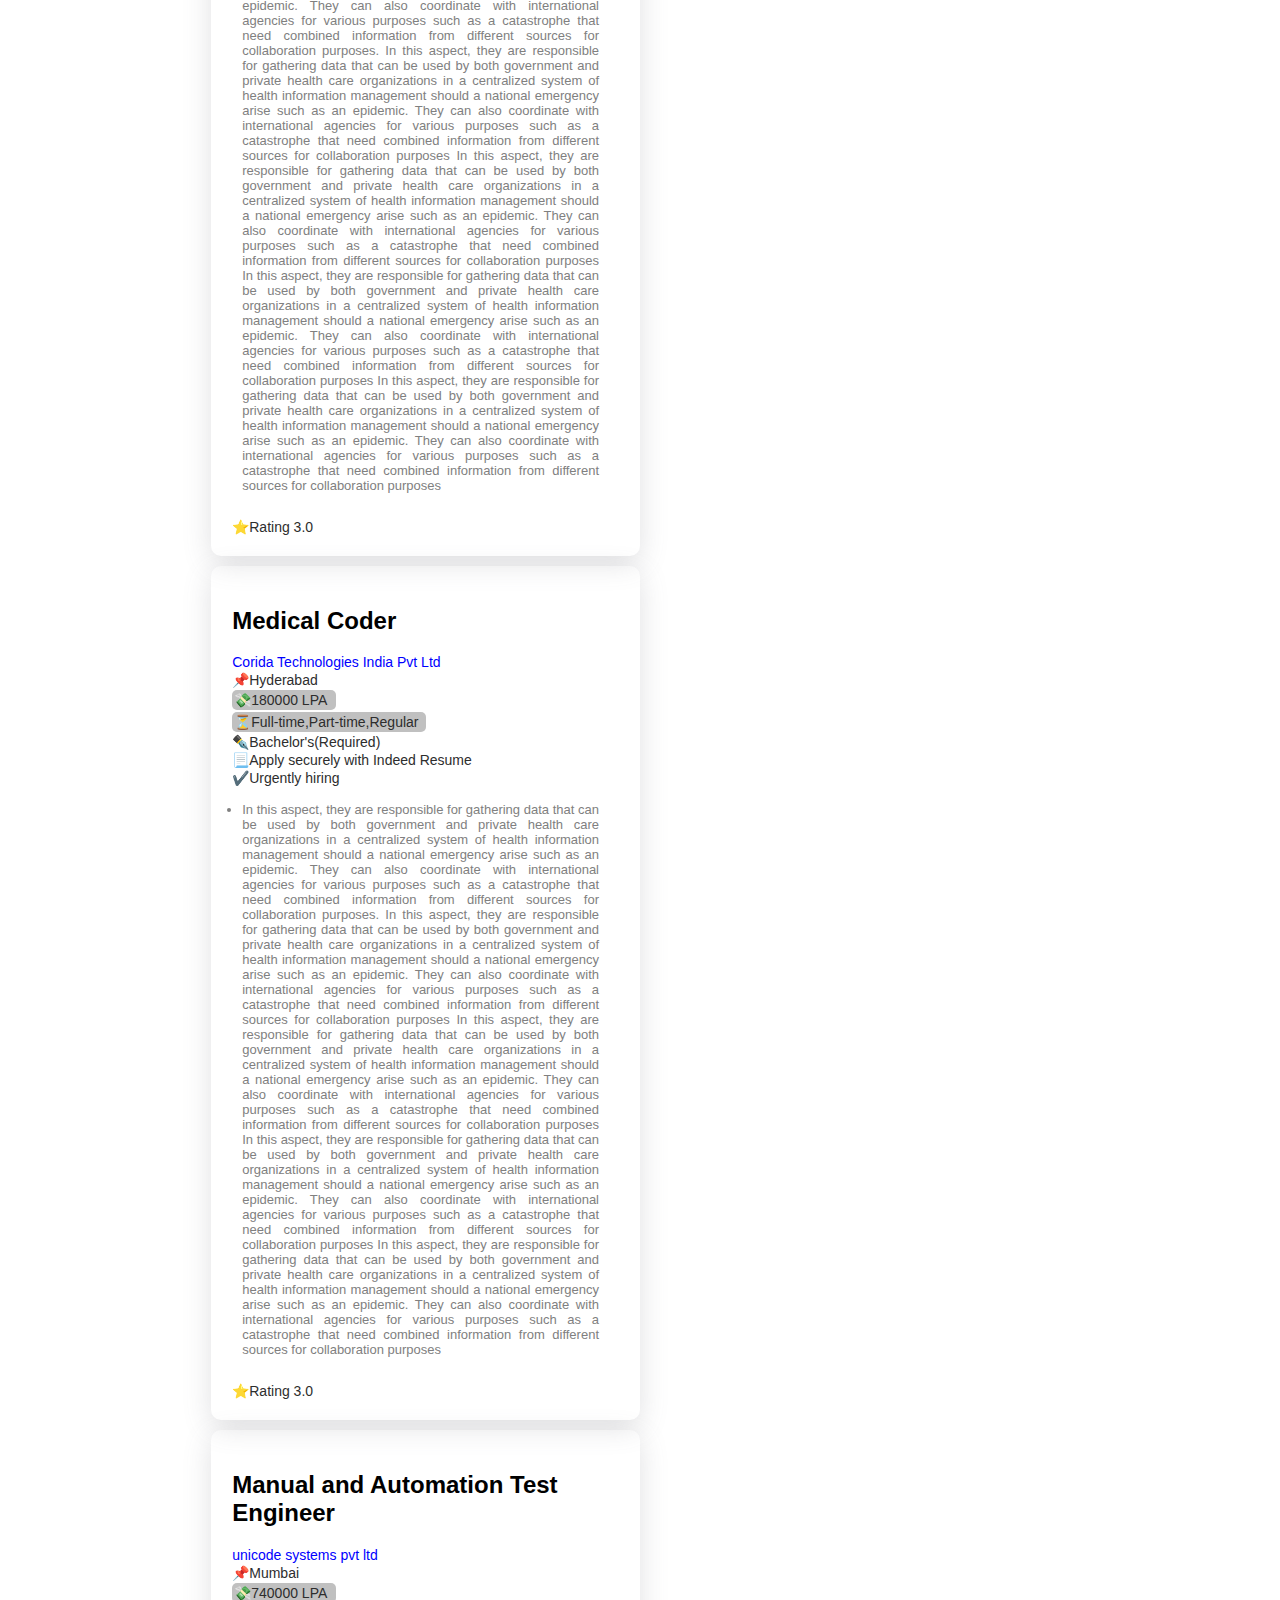
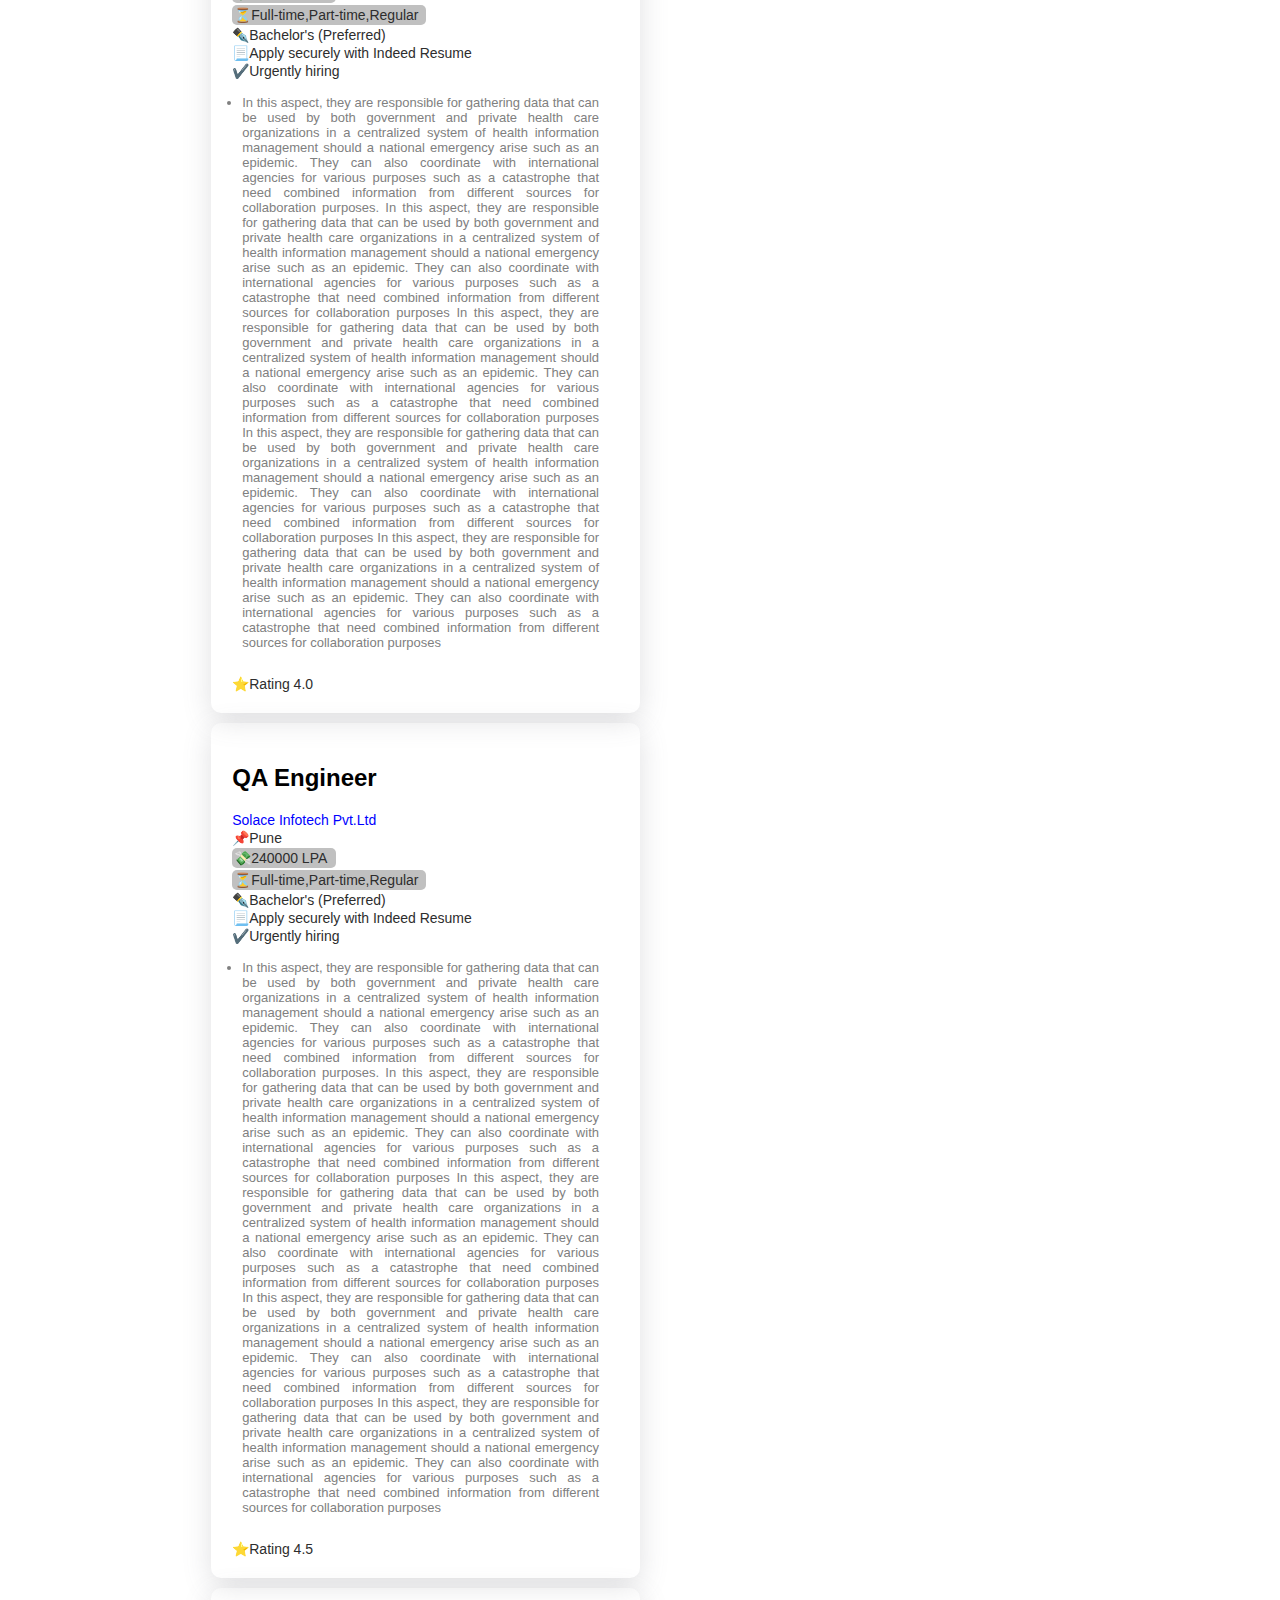
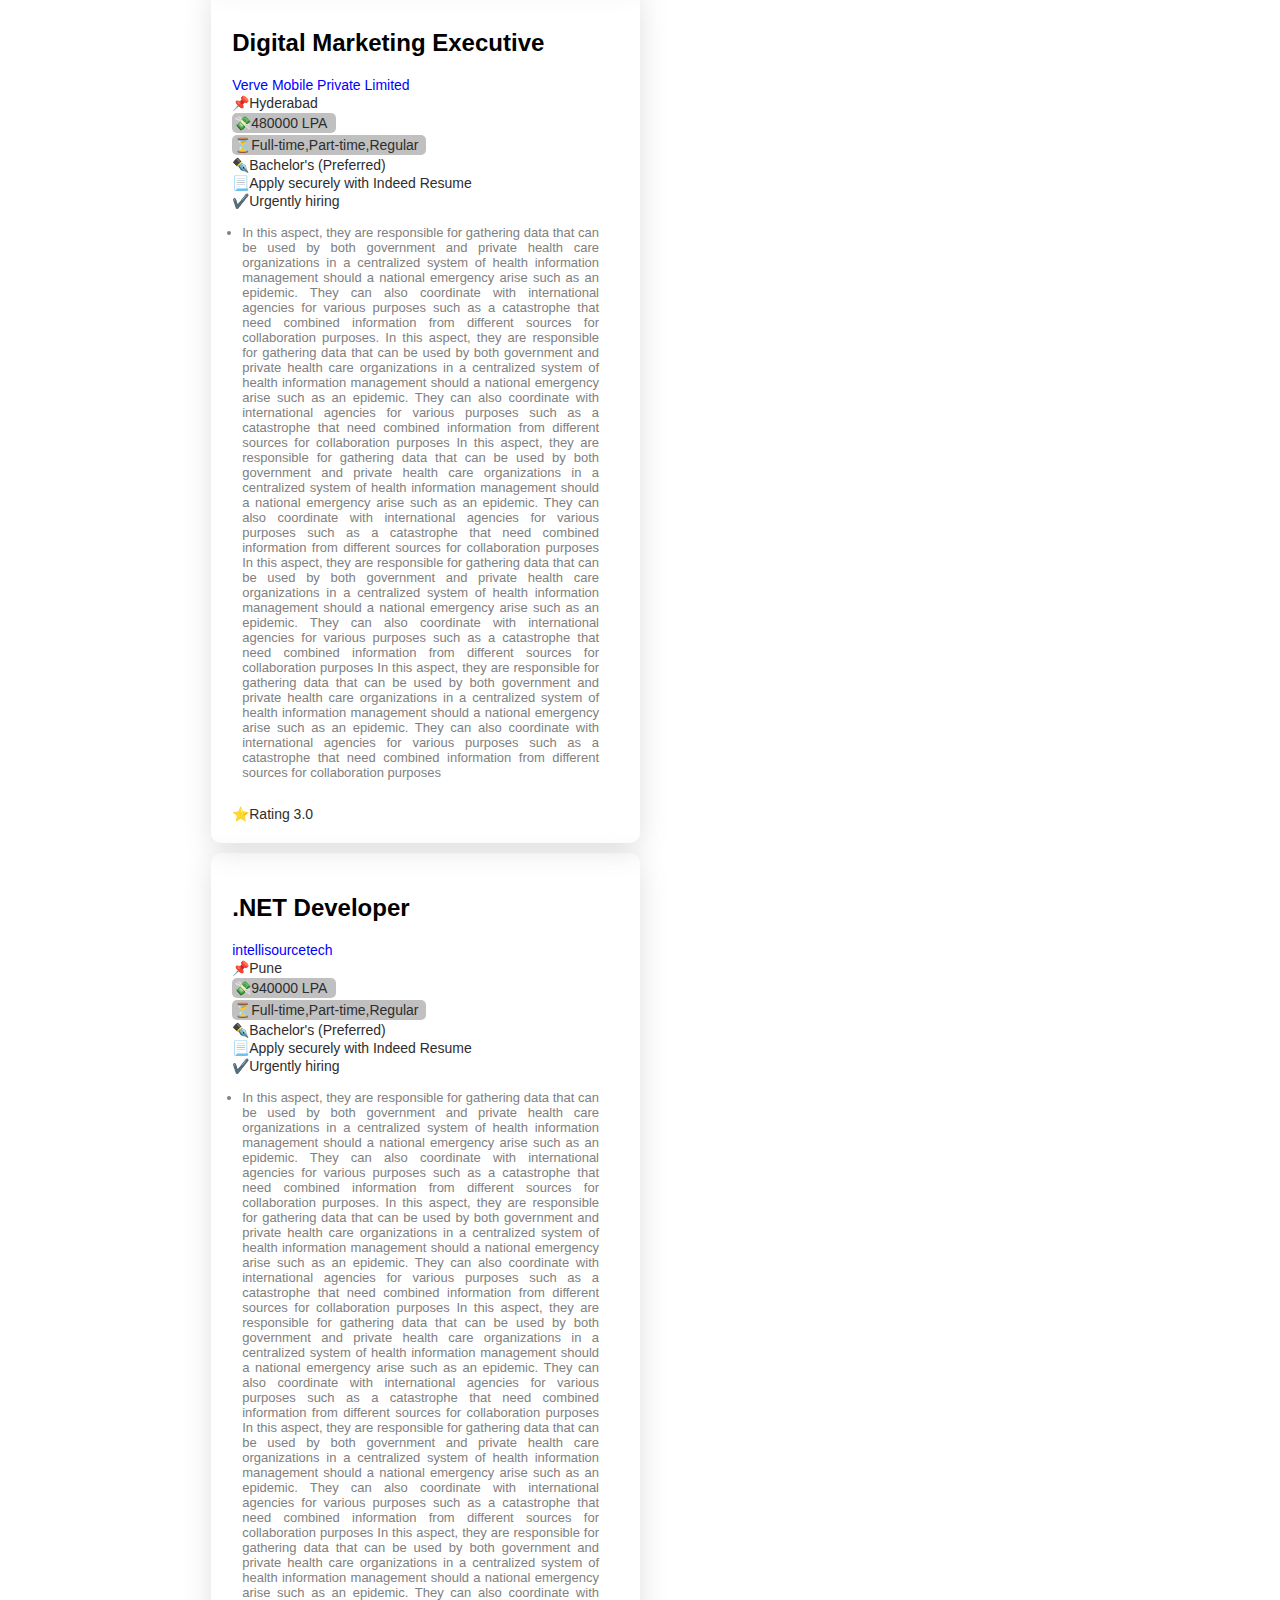
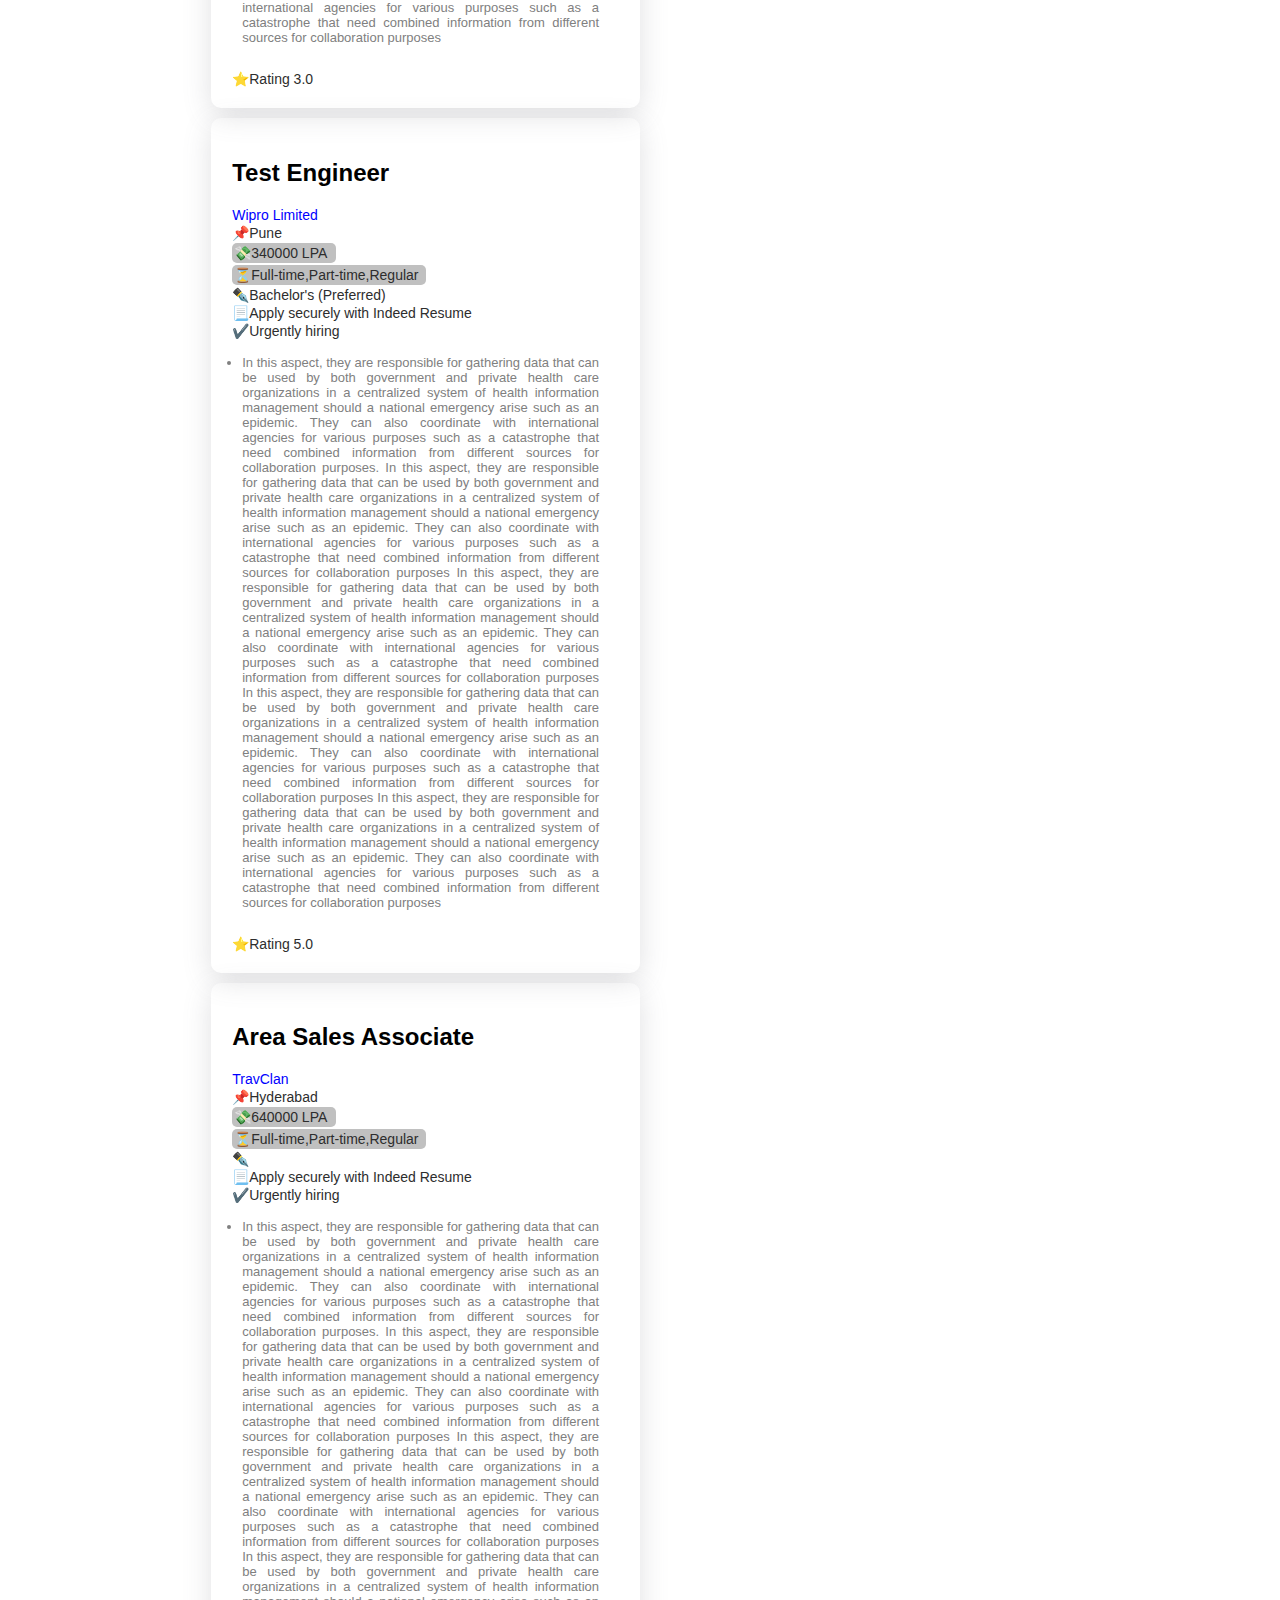
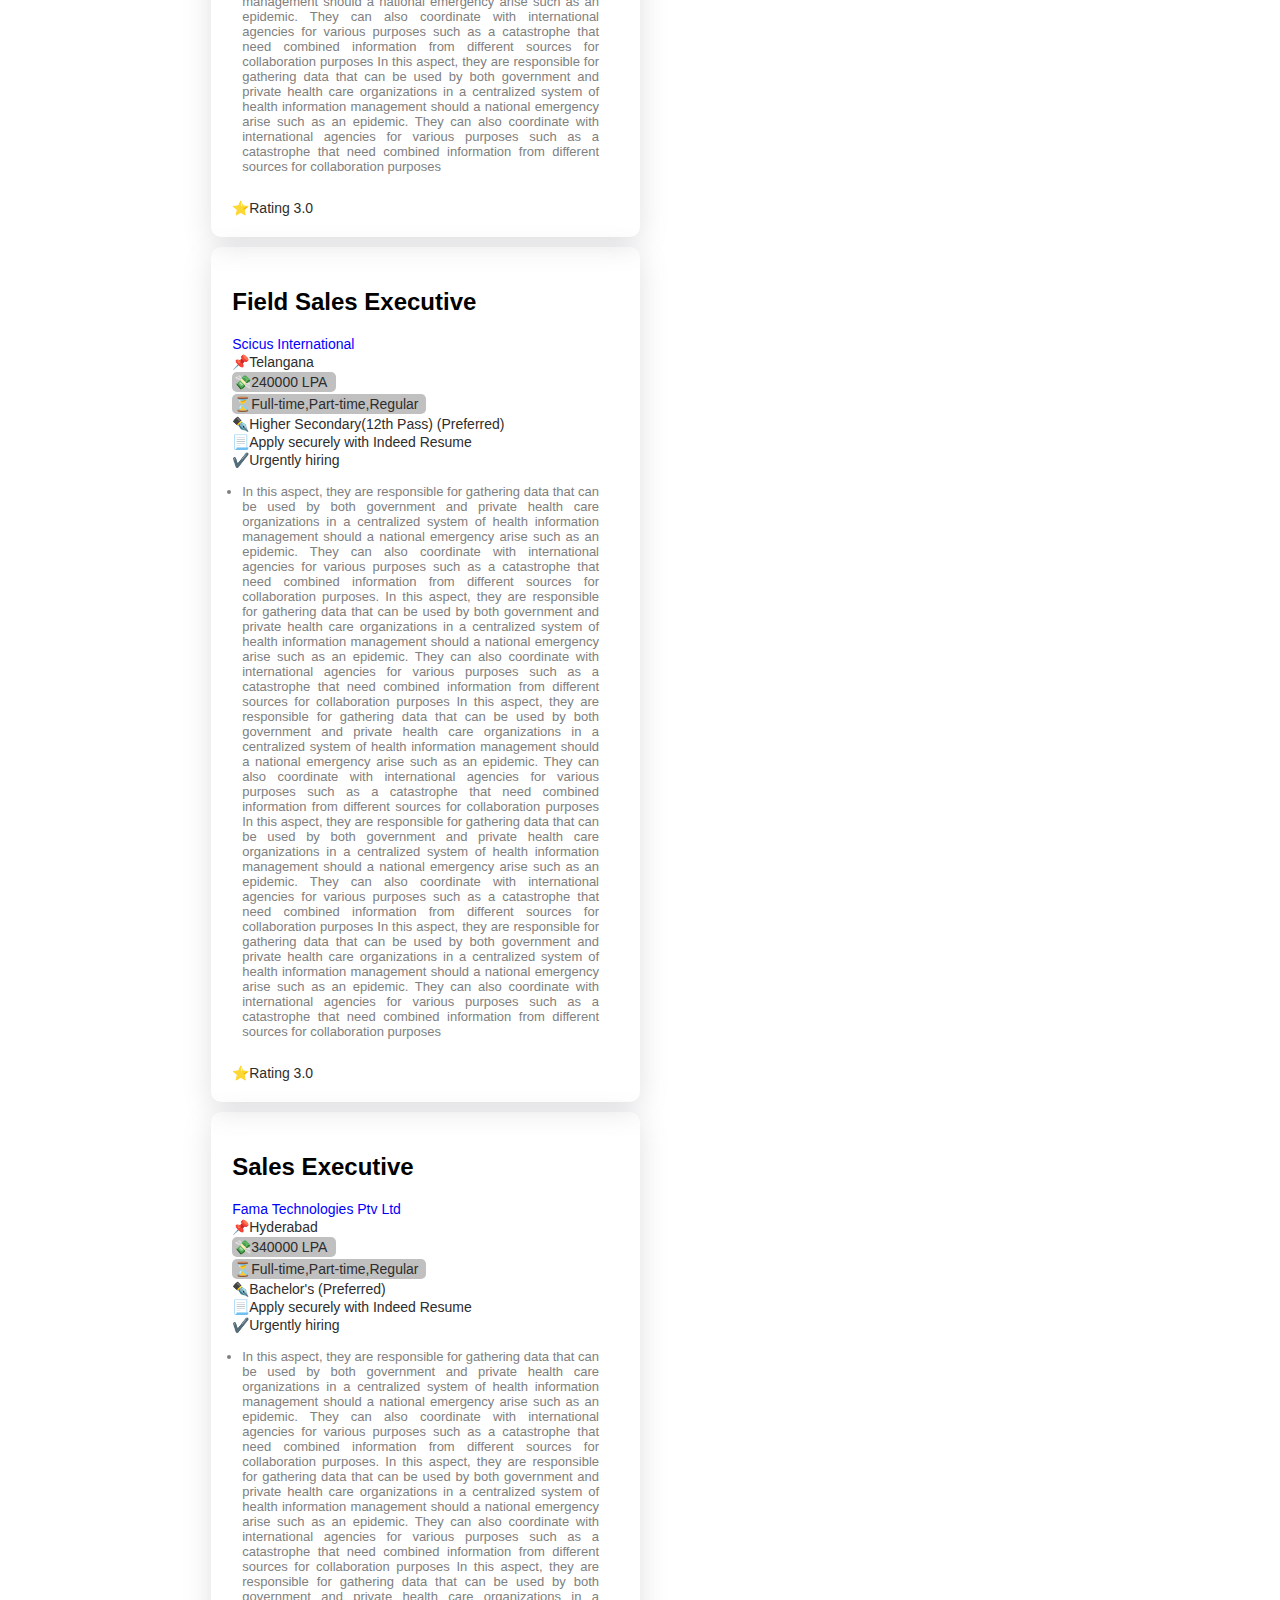
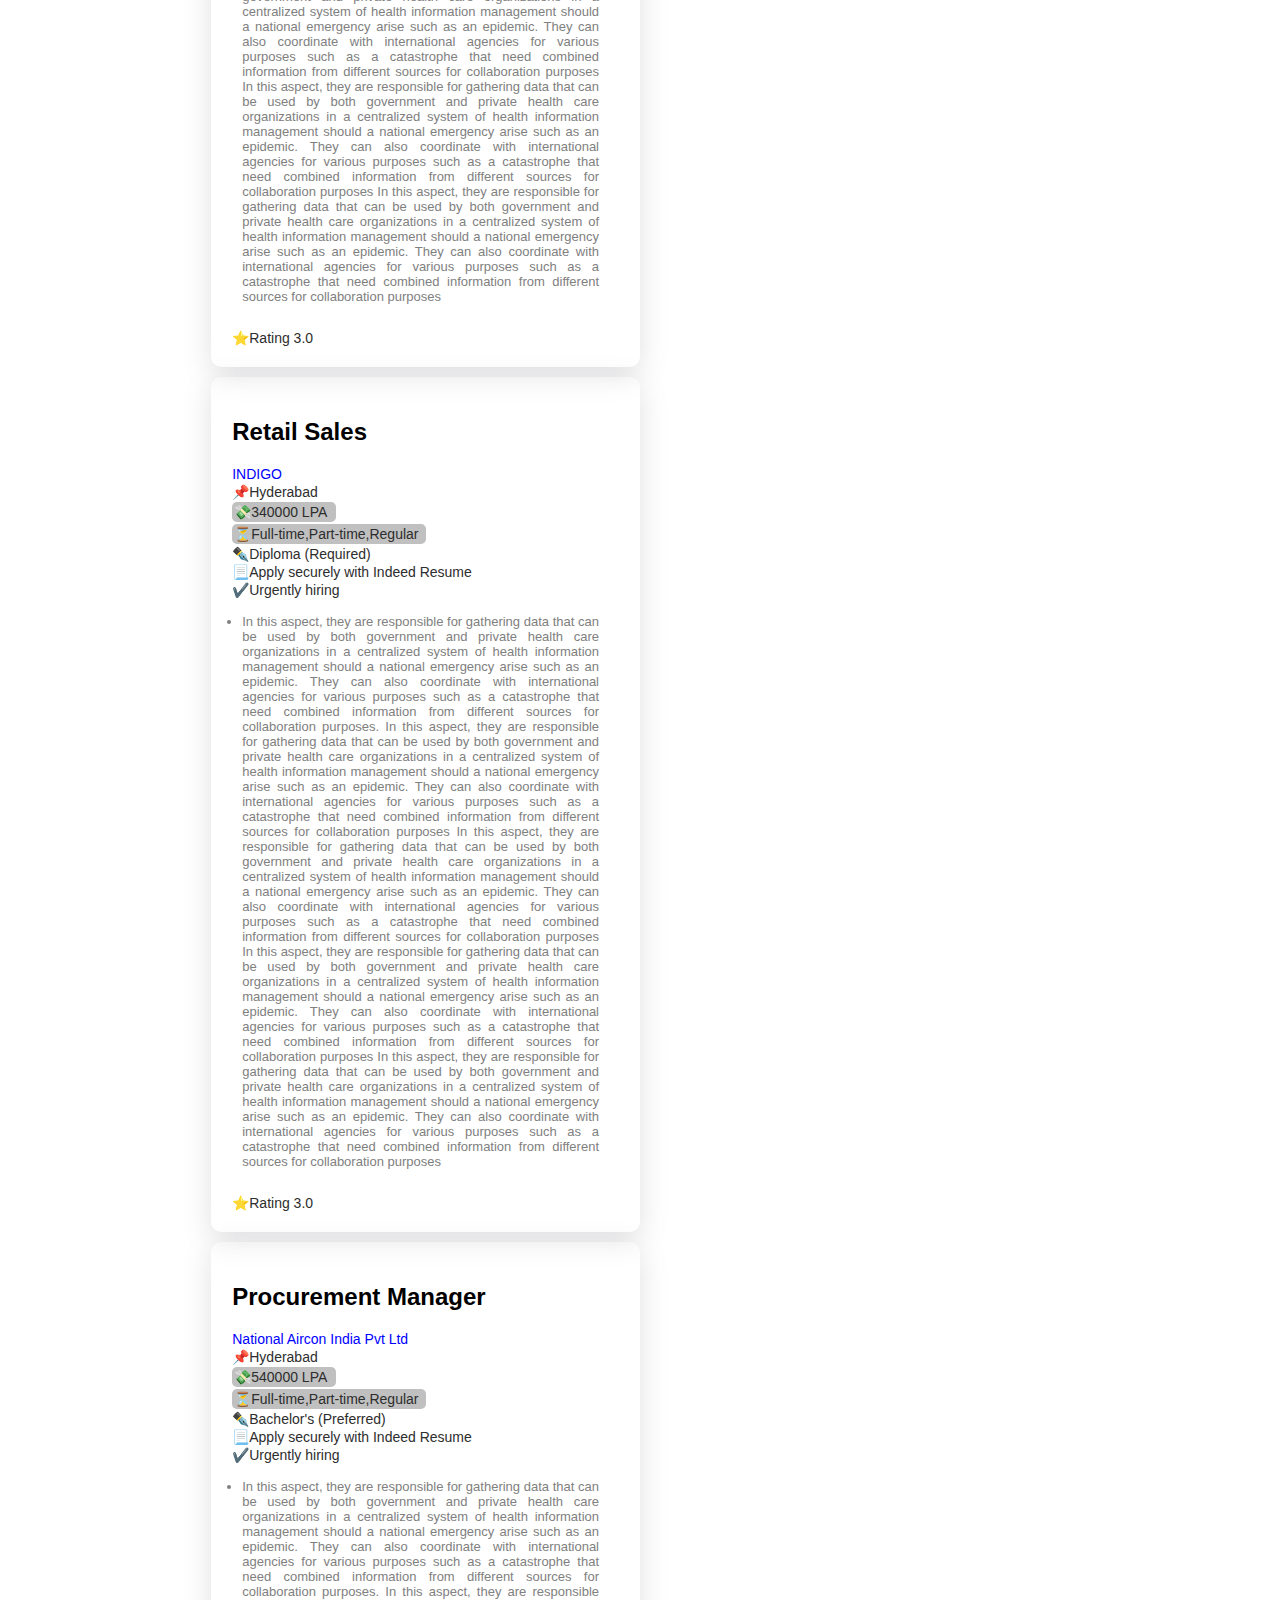
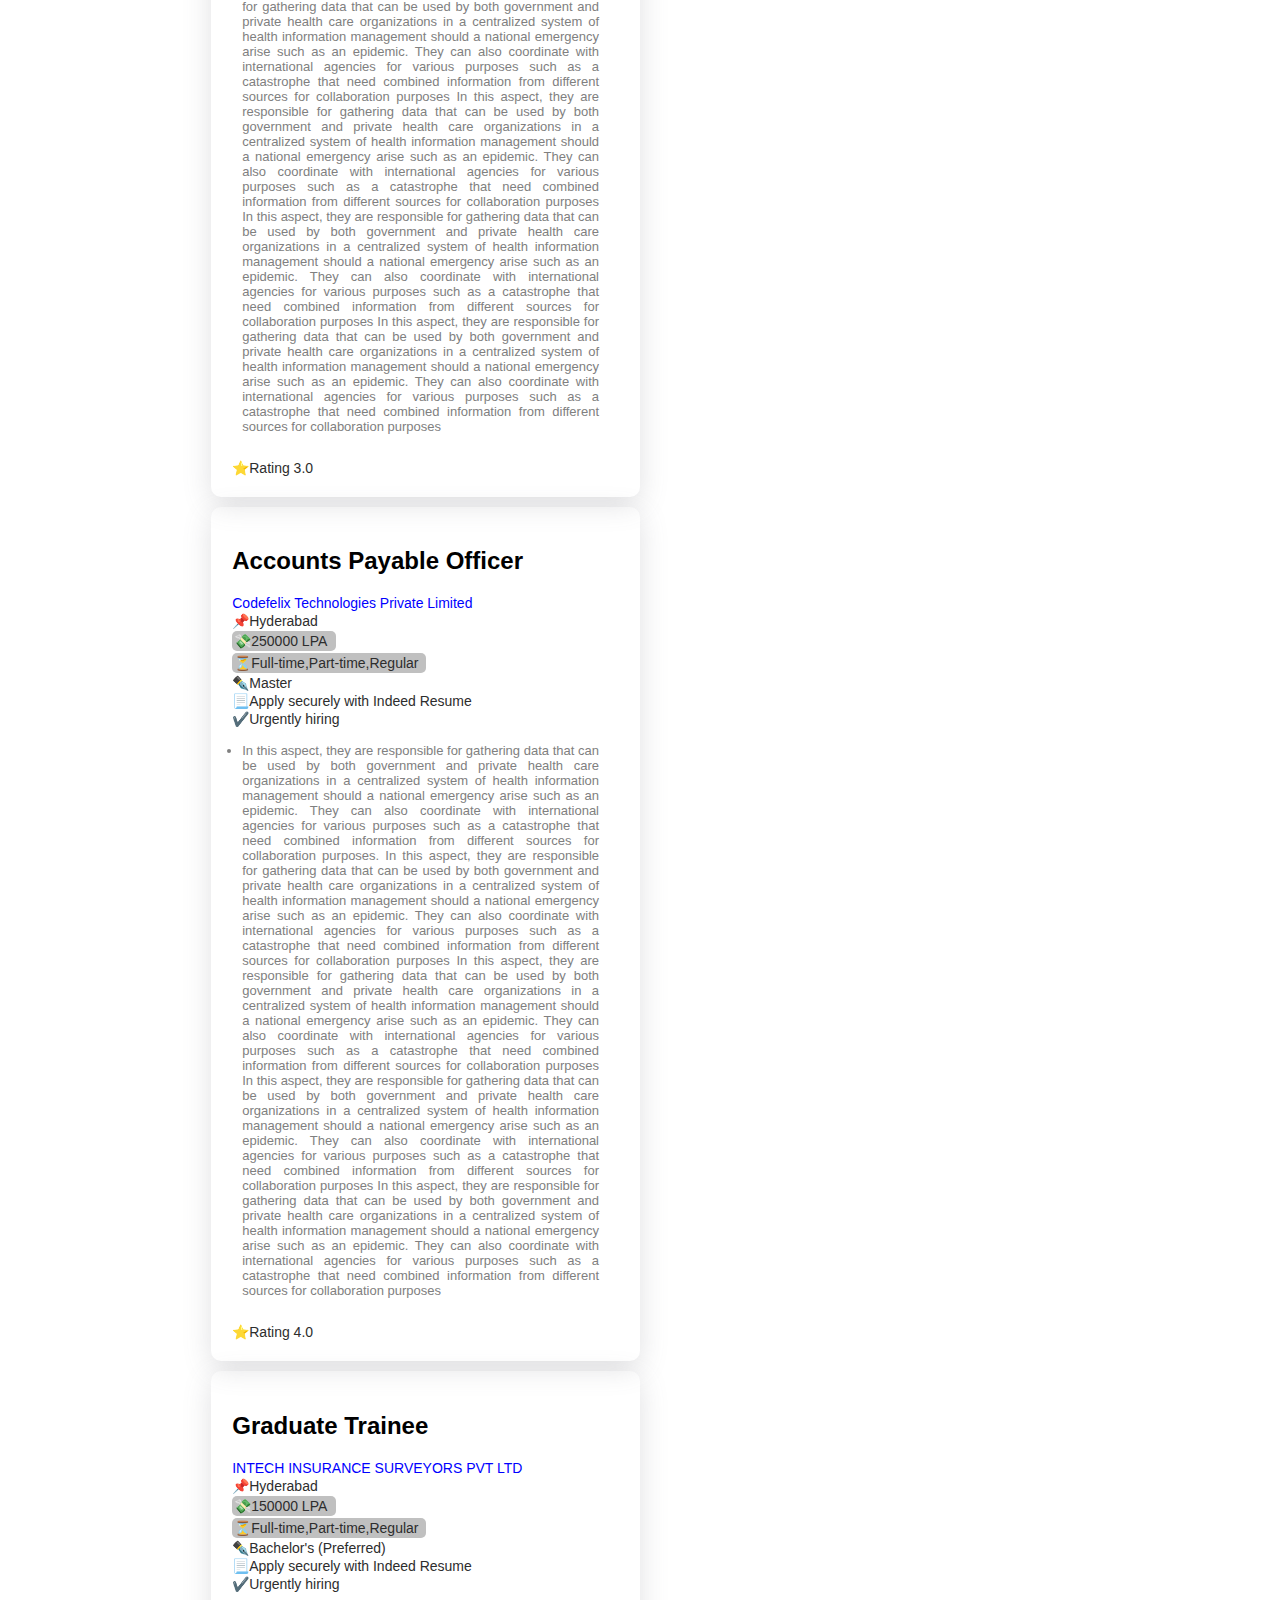
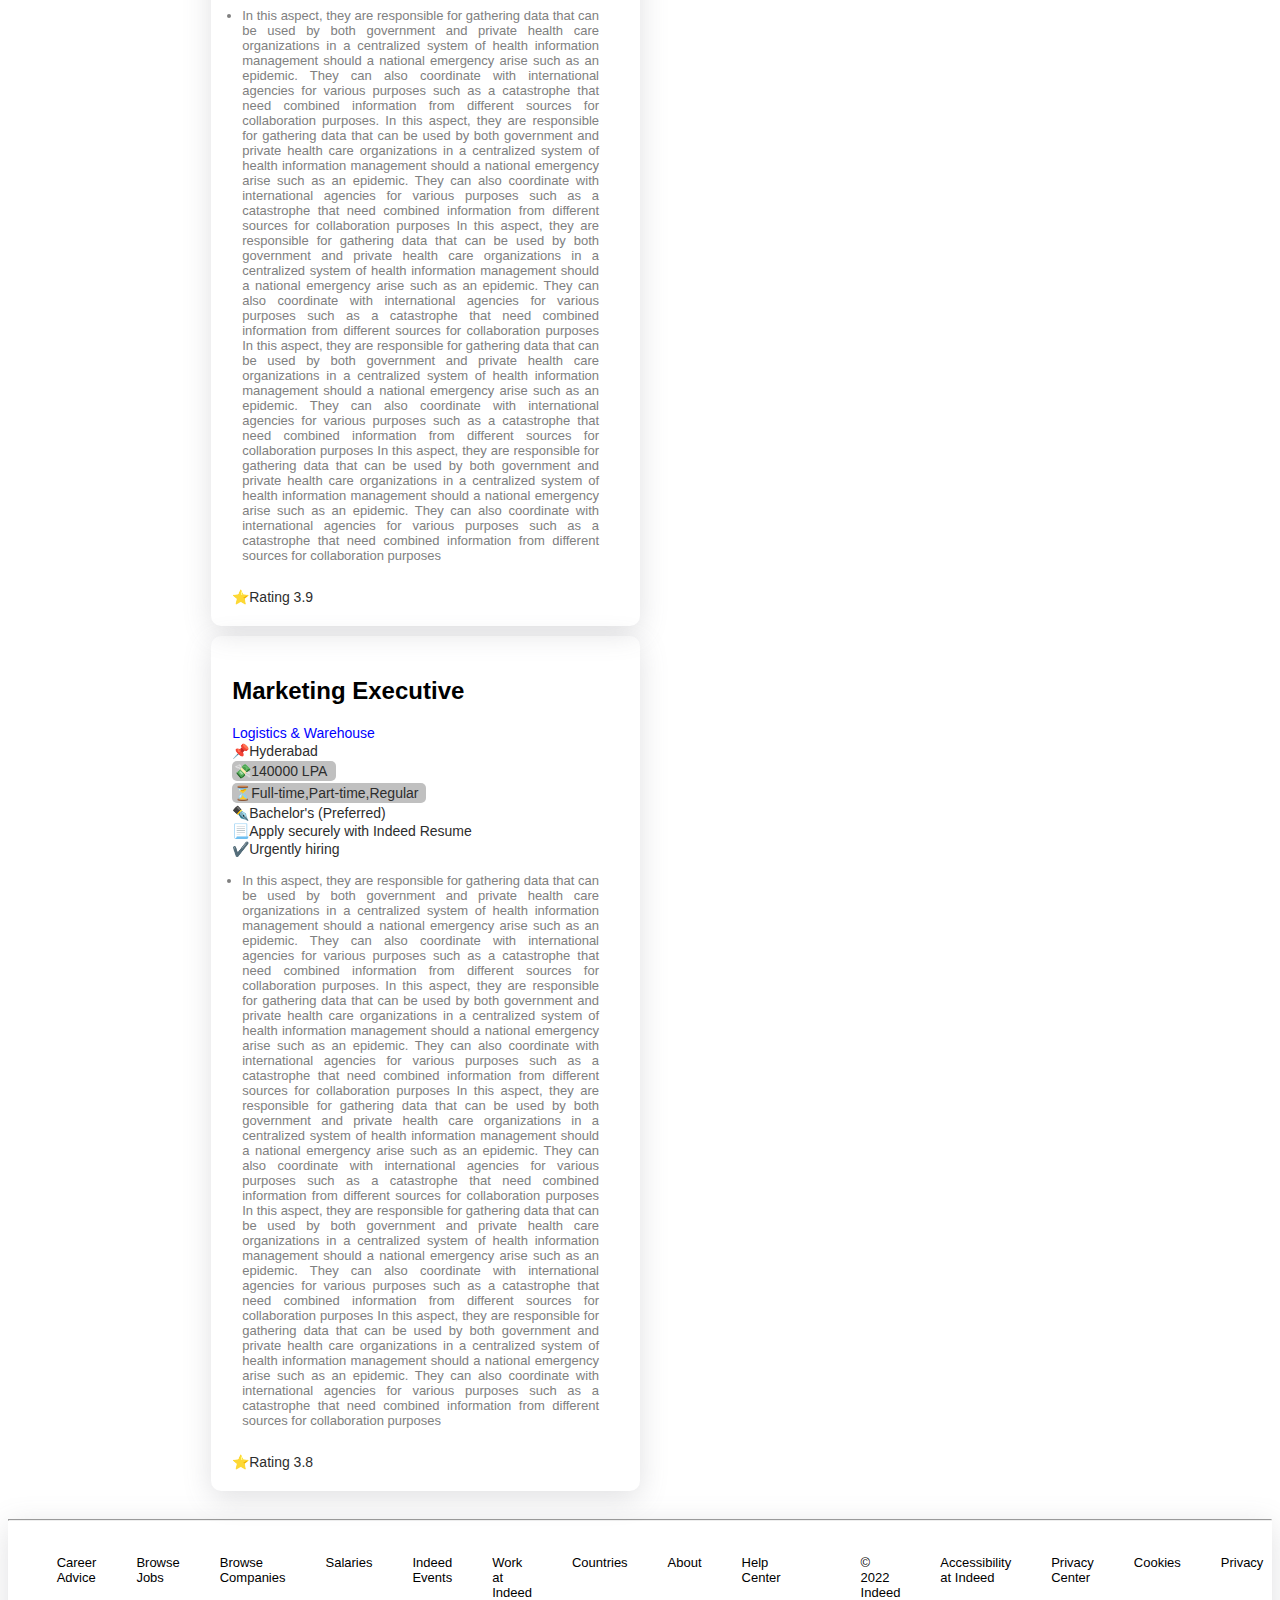
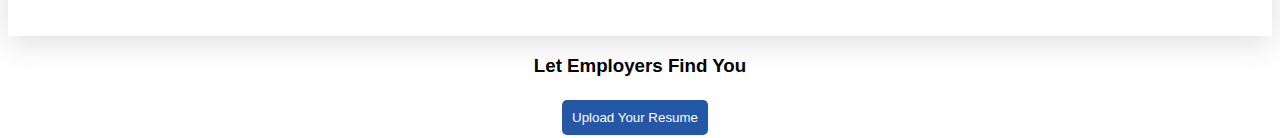
==== commit 55cedfc3: "update" ====
--- a/index.html
+++ b/index.html
@@ -40,7 +40,7 @@
             <ul>
               <li><a href="">Post Your resume</a></li>
               <li><a href="login_page.html">Sign in</a></li>
-              <li>|</li>
+              <span style="margin-top: 7px;">|</span>
               <li><a href="">Employers/Post job</a></li>
             </ul>
           </div>
@@ -52,14 +52,14 @@
     <div id="search">
       
       <div style="border: unset;">
-        <p style="font-weight: bold">
+        <p style="font-weight: bold ; margin-top: 9px;">
            <i  style=" font-size: 18px;"  class="fa fa-search" style="color:gray ;"></i>
           <input  style="border: 0 !important; font-size: 18px;" type="text" id="jobtitle" placeholder="job title,keywords,or company" />
         </p>
       </div>
       
       <div style="border: unset;">
-        <p style="font-weight: bold">
+        <p style="font-weight: bold ; margin-top: 9px;">
           <i class="fa fa-map-marker" style=" font-size: 18px; color: gray;"></i>
          <input style=" font-size: 18px;" type="text" id="place" placeholder="City,state,or pin code" />
          
@@ -88,8 +88,7 @@
       </div>
     </div>
     <hr />
-    <button onclick="setData()"></button>
-    <p>Jobs based on your activity on Indeed</p>
+    <p style="margin-left: 17%;">Jobs based on your activity on Indeed</p>
     <div id="mainCont" style="display: flex;">
       
       <div id="firstdiv"></div>
@@ -102,26 +101,28 @@
 
     <footer>
       <hr />
-    
-      <ul>
-        <li><a href="">Career Advice</a></li>
-        <li><a href="">Browse Jobs</a></li>
-        <li><a href=""> Browse Companies </a></li>
-        <li><a href="">Salaries</a></li>
-        <li><a href="">Indeed Events</a></li>
-        <li><a href="">Work at Indeed</a></li>
-        <li><a href="">Countries</a></li>
-        <li><a href="">About</a></li>
-        <li><a href=""> Help Center </a></li>
-      </ul>
-      <ul>
-        <li>© 2022 Indeed</li>
-        <li><a href="">Accessibility at Indeed</a></li>
-
-        <li><a href="">Privacy Center</a></li>
-        <li><a href="">Cookies</a></li>
-        <li><a href="">Privacy</a></li>
-      </ul>
+      <div class="col-12 footer-box">
+        <ul>
+          <li><a href="">Career Advice</a></li>
+          <li><a href="">Browse Jobs</a></li>
+          <li><a href=""> Browse Companies </a></li>
+          <li><a href="">Salaries</a></li>
+          <li><a href="">Indeed Events</a></li>
+          <li><a href="">Work at Indeed</a></li>
+          <li><a href="">Countries</a></li>
+          <li><a href="">About</a></li>
+          <li><a href=""> Help Center </a></li>
+        </ul>
+        <ul>
+          <li>© 2022 Indeed</li>
+          <li><a href="">Accessibility at Indeed</a></li>
+  
+          <li><a href="">Privacy Center</a></li>
+          <li><a href="">Cookies</a></li>
+          <li><a href="">Privacy</a></li>
+        </ul>
+      </div>
+   
     </footer>
     <div id="lastline">
       <h3>Let Employers Find You</h3>
--- a/index.css
+++ b/index.css
@@ -437,13 +437,16 @@
      padding-bottom: 20px;
  }
 
- footer>ul {
+ footer>.col-12>ul {
      display: flex;
      list-style: none;
      /* width: 80%; */
      padding-bottom: 10px;
  }
-
+ .footer-box{
+    display: flex;
+    justify-content: center;
+ }
  #lastline {
      text-align: center;
  }
